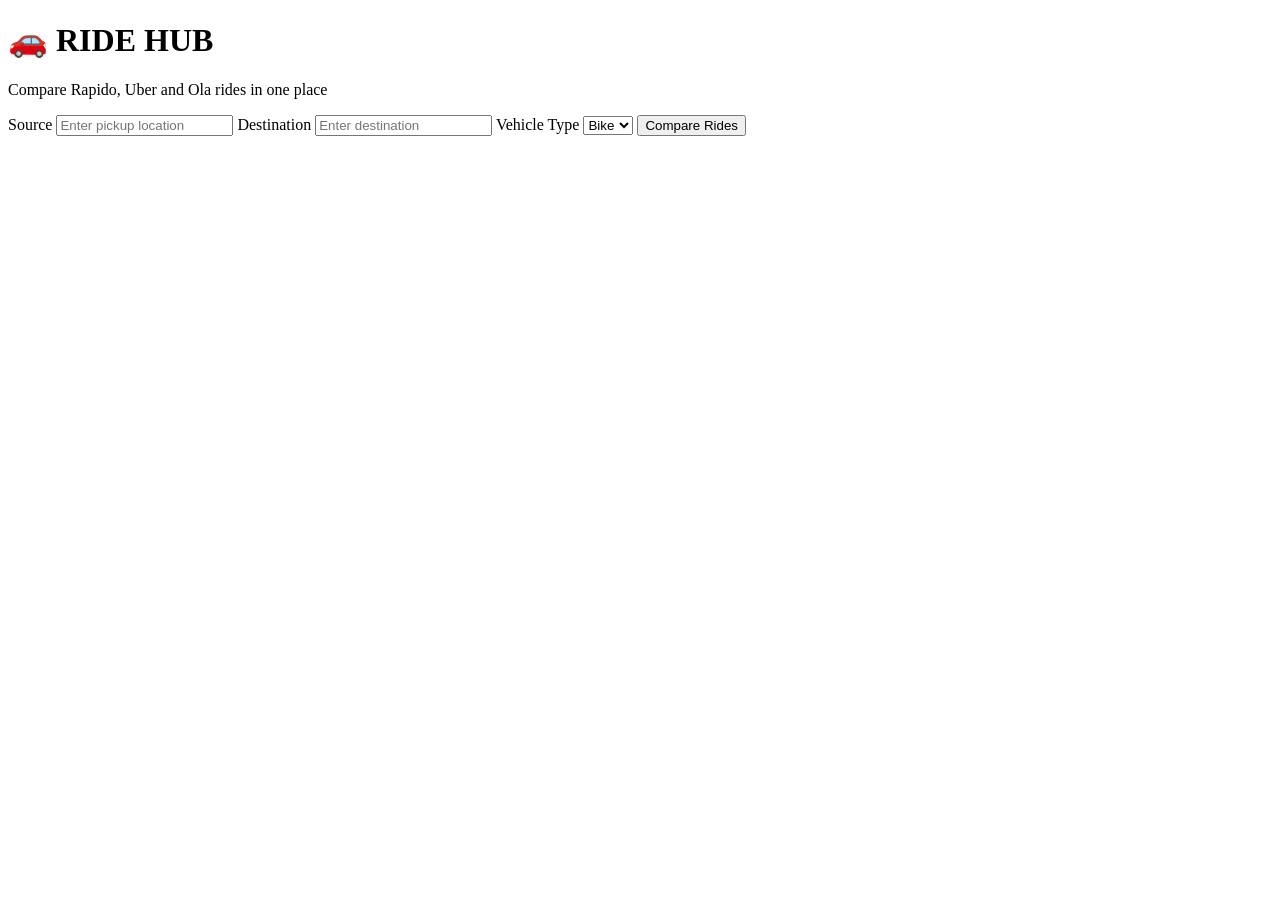
==== templates/index.html @ 584dfdd9 "Mem 1 completed" ====
<!DOCTYPE html>
<html>
<head>
    <title>Ride Hub</title>
    <link rel="stylesheet" href="{{ url_for('static', filename='style.css') }}">
</head>

<body>

    <div class="container">

        <h1>🚗 RIDE HUB</h1>

        <p>Compare Rapido, Uber and Ola rides in one place</p>

        <form action="/compare" method="POST">

            <label>Source</label>
            <input type="text"
                   name="source"
                   placeholder="Enter pickup location"
                   required>

            <label>Destination</label>
            <input type="text"
                   name="destination"
                   placeholder="Enter destination"
                   required>

            <label>Vehicle Type</label>

            <select name="vehicle">
                <option value="Bike">Bike</option>
                <option value="Auto">Auto</option>
                <option value="Car">Car</option>
            </select>

            <button type="submit">
                Compare Rides
            </button>

        </form>

    </div>

</body>
</html>
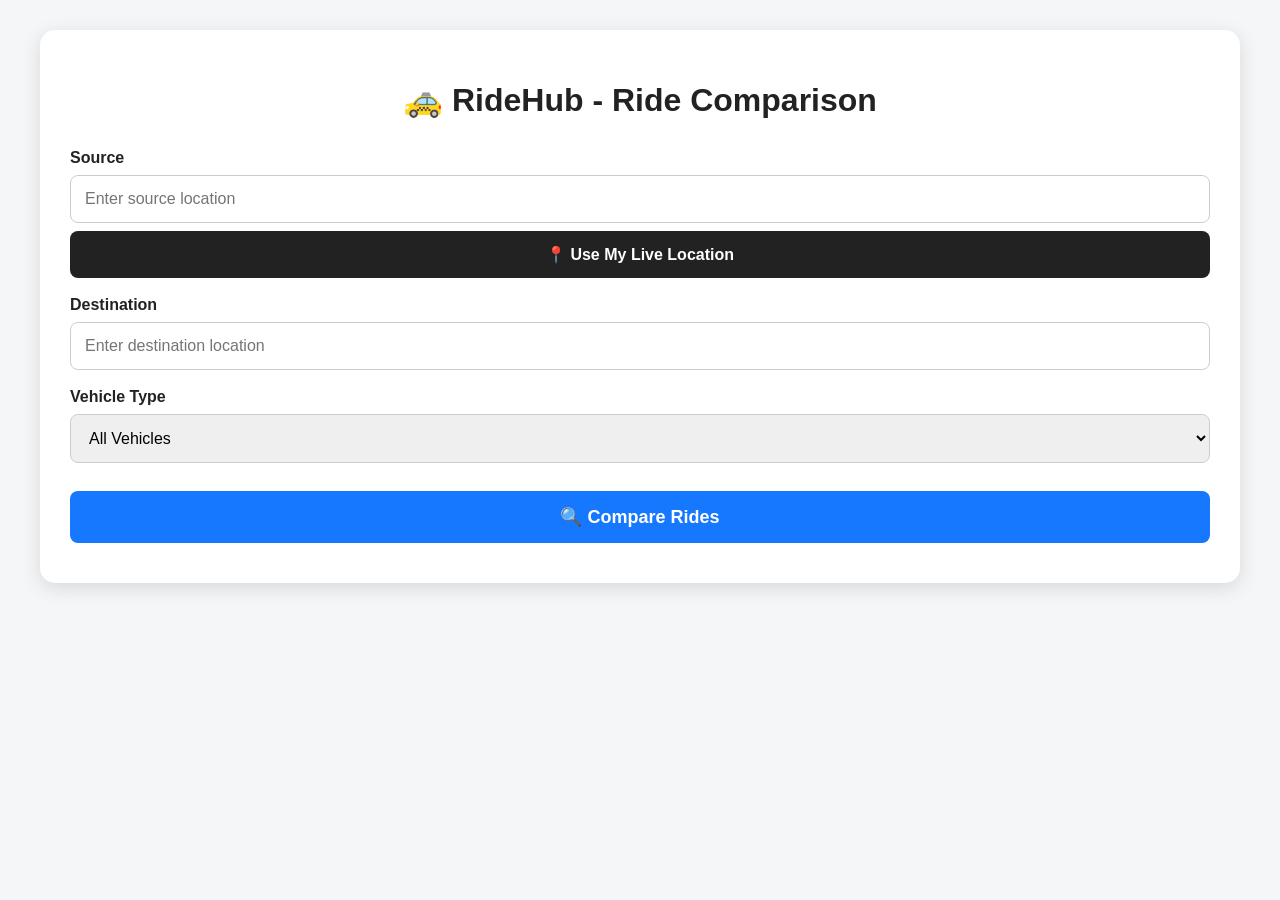
==== commit 688e7cfd: "Added Ride Hub project" ====
--- a/templates/index.html
+++ b/templates/index.html
@@ -1,47 +1,1785 @@
+
 <!DOCTYPE html>
-<html>
+<html lang="en">
+
 <head>
-    <title>Ride Hub</title>
-    <link rel="stylesheet" href="{{ url_for('static', filename='style.css') }}">
+
+    <meta charset="UTF-8">
+
+    <meta name="viewport"
+          content="width=device-width, initial-scale=1.0">
+
+    <title>RideHub - Ride Comparison</title>
+
+    <style>
+
+        * {
+            box-sizing: border-box;
+        }
+
+        body {
+            margin: 0;
+            padding: 0;
+            font-family: Arial, sans-serif;
+            background: #f4f6f8;
+            color: #222;
+        }
+
+        .container {
+            width: 95%;
+            max-width: 1200px;
+            margin: 30px auto;
+            background: white;
+            padding: 30px;
+            border-radius: 15px;
+            box-shadow: 0 5px 20px rgba(0, 0, 0, 0.12);
+        }
+
+        h1 {
+            text-align: center;
+            margin-bottom: 30px;
+            color: #222;
+        }
+
+        .form-group {
+            margin-bottom: 18px;
+        }
+
+        label {
+            display: block;
+            font-weight: bold;
+            margin-bottom: 8px;
+        }
+
+        input,
+        select {
+            width: 100%;
+            padding: 14px;
+            border: 1px solid #ccc;
+            border-radius: 8px;
+            font-size: 16px;
+        }
+
+        input:focus,
+        select:focus {
+            outline: none;
+            border-color: #555;
+        }
+
+        .location-btn {
+            width: 100%;
+            padding: 14px;
+            margin-top: 8px;
+            border: none;
+            border-radius: 8px;
+            background: #222;
+            color: white;
+            font-size: 16px;
+            font-weight: bold;
+            cursor: pointer;
+        }
+
+        .location-btn:hover {
+            background: #444;
+        }
+
+        .compare-btn {
+            width: 100%;
+            padding: 15px;
+            margin-top: 10px;
+            border: none;
+            border-radius: 8px;
+            background: #1677ff;
+            color: white;
+            font-size: 18px;
+            font-weight: bold;
+            cursor: pointer;
+        }
+
+        .compare-btn:hover {
+            background: #095ec9;
+        }
+
+        #message {
+            margin-top: 10px;
+            text-align: center;
+            font-size: 14px;
+            color: #555;
+        }
+
+        .summary {
+            display: grid;
+            grid-template-columns: repeat(4, 1fr);
+            gap: 15px;
+            margin-top: 30px;
+        }
+
+        .summary-card {
+            padding: 20px;
+            border-radius: 10px;
+            background: #f1f3f5;
+            text-align: center;
+        }
+
+        .summary-card h3 {
+            margin-top: 0;
+            font-size: 16px;
+        }
+
+        .summary-card p {
+            font-size: 17px;
+            font-weight: bold;
+        }
+
+        .section {
+            margin-top: 35px;
+        }
+
+        .section h2 {
+            margin-bottom: 15px;
+        }
+
+        .table-container {
+            width: 100%;
+            overflow-x: auto;
+        }
+
+        table {
+            width: 100%;
+            border-collapse: collapse;
+            min-width: 750px;
+        }
+
+        th,
+        td {
+            border: 1px solid #ddd;
+            padding: 12px;
+            text-align: center;
+        }
+
+        th {
+            background: #222;
+            color: white;
+        }
+
+        tr:nth-child(even) {
+            background: #f8f9fa;
+        }
+
+        .suggestion {
+            margin-top: 30px;
+            padding: 22px;
+            background: #eef6ff;
+            border-left: 5px solid #1677ff;
+            border-radius: 8px;
+        }
+
+        .suggestion h2 {
+            margin-top: 0;
+        }
+
+        .hidden {
+            display: none;
+        }
+
+        .loading {
+            opacity: 0.6;
+            pointer-events: none;
+        }
+
+        .best-option {
+            margin-top: 15px;
+            padding: 15px;
+            background: #f1f8ff;
+            border-radius: 8px;
+            font-size: 16px;
+        }
+
+        @media (max-width: 800px) {
+
+            .container {
+                width: 96%;
+                padding: 20px;
+            }
+
+            .summary {
+                grid-template-columns: repeat(2, 1fr);
+            }
+        }
+
+        @media (max-width: 500px) {
+
+            .summary {
+                grid-template-columns: 1fr;
+            }
+
+            h1 {
+                font-size: 24px;
+            }
+        }
+
+    </style>
+
 </head>
 
 <body>
 
     <div class="container">
 
-        <h1>🚗 RIDE HUB</h1>
-
-        <p>Compare Rapido, Uber and Ola rides in one place</p>
-
-        <form action="/compare" method="POST">
-
-            <label>Source</label>
-            <input type="text"
-                   name="source"
-                   placeholder="Enter pickup location"
-                   required>
-
-            <label>Destination</label>
-            <input type="text"
-                   name="destination"
-                   placeholder="Enter destination"
-                   required>
-
-            <label>Vehicle Type</label>
-
-            <select name="vehicle">
-                <option value="Bike">Bike</option>
-                <option value="Auto">Auto</option>
-                <option value="Car">Car</option>
+        <h1>🚕 RideHub - Ride Comparison</h1>
+
+        <div class="form-group">
+
+            <label for="source">Source</label>
+
+            <input
+                type="text"
+                id="source"
+                placeholder="Enter source location"
+            >
+
+            <button
+                type="button"
+                class="location-btn"
+                id="locationBtn"
+            >
+                📍 Use My Live Location
+            </button>
+
+        </div>
+
+
+        <div class="form-group">
+
+            <label for="destination">
+                Destination
+            </label>
+
+            <input
+                type="text"
+                id="destination"
+                placeholder="Enter destination location"
+            >
+
+        </div>
+
+
+        <div class="form-group">
+
+            <label for="vehicleType">
+                Vehicle Type
+            </label>
+
+            <select id="vehicleType">
+
+                <option value="All">
+                    All Vehicles
+                </option>
+
+                <option value="Bike">
+                    Bike
+                </option>
+
+                <option value="Auto">
+                    Auto
+                </option>
+
+                <option value="Car">
+                    Car
+                </option>
+
             </select>
 
-            <button type="submit">
-                Compare Rides
-            </button>
-
-        </form>
+        </div>
+
+
+        <button
+            type="button"
+            class="compare-btn"
+            id="compareBtn"
+        >
+            🔍 Compare Rides
+        </button>
+
+
+        <div id="message"></div>
+
+
+        <div id="results" class="hidden">
+
+
+            <div class="summary">
+
+
+                <div class="summary-card">
+
+                    <h3>💰 Cheapest</h3>
+
+                    <p id="cheapestResult">
+                        -
+                    </p>
+
+                </div>
+
+
+                <div class="summary-card">
+
+                    <h3>⚡ Fastest</h3>
+
+                    <p id="fastestResult">
+                        -
+                    </p>
+
+                </div>
+
+
+                <div class="summary-card">
+
+                    <h3>⭐ Highest Rating</h3>
+
+                    <p id="ratingResult">
+                        -
+                    </p>
+
+                </div>
+
+
+                <div class="summary-card">
+
+                    <h3>💬 Most Reviews</h3>
+
+                    <p id="reviewsResult">
+                        -
+                    </p>
+
+                </div>
+
+
+            </div>
+
+
+            <div class="section">
+
+                <h2>🚕 Ride Comparison</h2>
+
+                <div class="table-container">
+
+                    <table>
+
+                        <thead>
+
+                            <tr>
+
+                                <th>Platform</th>
+                                <th>Vehicle</th>
+                                <th>Price</th>
+                                <th>Distance</th>
+                                <th>Duration</th>
+                                <th>Rating</th>
+                                <th>Reviews</th>
+
+                            </tr>
+
+                        </thead>
+
+                        <tbody id="rideTableBody"></tbody>
+
+                    </table>
+
+                </div>
+
+            </div>
+
+
+            <div class="section">
+
+                <h2>📊 Platform Comparison</h2>
+
+                <div class="table-container">
+
+                    <table>
+
+                        <thead>
+
+                            <tr>
+
+                                <th>Platform</th>
+                                <th>Average Price</th>
+                                <th>Average Duration</th>
+                                <th>Average Rating</th>
+                                <th>Total Reviews</th>
+                                <th>Ride Score</th>
+
+                            </tr>
+
+                        </thead>
+
+                        <tbody id="platformTableBody"></tbody>
+
+                    </table>
+
+                </div>
+
+            </div>
+
+
+            <div class="suggestion">
+
+                <h2>
+                    💡 Overall Suggestion
+                </h2>
+
+                <p id="overallSuggestion">
+                    Compare rides to see the suggestion.
+                </p>
+
+            </div>
+
+
+        </div>
 
     </div>
+    <script>
+
+    /* =========================
+       GET HTML ELEMENTS
+    ========================= */
+
+    var sourceInput =
+        document.getElementById("source");
+
+    var destinationInput =
+        document.getElementById("destination");
+
+    var vehicleTypeInput =
+        document.getElementById("vehicleType");
+
+    var locationBtn =
+        document.getElementById("locationBtn");
+
+    var compareBtn =
+        document.getElementById("compareBtn");
+
+    var message =
+        document.getElementById("message");
+
+    var results =
+        document.getElementById("results");
+
+    var rideTableBody =
+        document.getElementById("rideTableBody");
+
+    var platformTableBody =
+        document.getElementById("platformTableBody");
+
+    var cheapestResult =
+        document.getElementById("cheapestResult");
+
+    var fastestResult =
+        document.getElementById("fastestResult");
+
+    var ratingResult =
+        document.getElementById("ratingResult");
+
+    var reviewsResult =
+        document.getElementById("reviewsResult");
+
+    var overallSuggestion =
+        document.getElementById("overallSuggestion");
+
+
+    /* =========================
+       LIVE LOCATION
+    ========================= */
+
+    locationBtn.addEventListener(
+        "click",
+        function () {
+
+            message.textContent =
+                "Getting your exact location...";
+
+            if (!navigator.geolocation) {
+
+                message.textContent =
+                    "Geolocation is not supported by this browser.";
+
+                return;
+            }
+
+            locationBtn.disabled = true;
+
+            navigator.geolocation.getCurrentPosition(
+
+                function (position) {
+
+                    var latitude =
+                        position.coords.latitude;
+
+                    var longitude =
+                        position.coords.longitude;
+
+
+                    var url =
+                        "https://nominatim.openstreetmap.org/reverse" +
+                        "?format=jsonv2" +
+                        "&lat=" + latitude +
+                        "&lon=" + longitude +
+                        "&zoom=18" +
+                        "&addressdetails=1";
+
+
+                    fetch(url)
+
+                        .then(function (response) {
+
+                            if (!response.ok) {
+
+                                throw new Error(
+                                    "Address lookup failed"
+                                );
+
+                            }
+
+                            return response.json();
+
+                        })
+
+                        .then(function (data) {
+
+                            var address =
+                                data.address || {};
+
+                            var parts = [];
+
+
+                            if (address.building) {
+
+                                parts.push(
+                                    address.building
+                                );
+
+                            }
+
+
+                            if (address.house_name) {
+
+                                parts.push(
+                                    address.house_name
+                                );
+
+                            }
+
+
+                            if (address.house_number) {
+
+                                parts.push(
+                                    address.house_number
+                                );
+
+                            }
+
+
+                            if (address.road) {
+
+                                parts.push(
+                                    address.road
+                                );
+
+                            }
+
+
+                            if (address.neighbourhood) {
+
+                                parts.push(
+                                    address.neighbourhood
+                                );
+
+                            }
+
+
+                            if (address.suburb) {
+
+                                parts.push(
+                                    address.suburb
+                                );
+
+                            }
+
+
+                            var city =
+                                address.city ||
+                                address.town ||
+                                address.village ||
+                                "Visakhapatnam";
+
+
+                            parts.push(city);
+
+
+                            if (parts.length > 0) {
+
+                                sourceInput.value =
+                                    parts.join(", ");
+
+                            } else {
+
+                                sourceInput.value =
+                                    "Visakhapatnam";
+
+                            }
+
+
+                            message.textContent =
+                                "Exact address detected.";
+
+                        })
+
+                        .catch(function () {
+
+                            sourceInput.value =
+                                "Visakhapatnam (" +
+                                latitude.toFixed(6) +
+                                ", " +
+                                longitude.toFixed(6) +
+                                ")";
+
+
+                            message.textContent =
+                                "Address name unavailable. GPS location detected.";
+
+                        })
+
+                        .finally(function () {
+
+                            locationBtn.disabled = false;
+
+                        });
+
+                },
+
+
+                function (error) {
+
+                    locationBtn.disabled = false;
+
+
+                    if (error.code === 1) {
+
+                        message.textContent =
+                            "Please allow location permission.";
+
+                    }
+
+                    else if (error.code === 2) {
+
+                        message.textContent =
+                            "Unable to detect your location.";
+
+                    }
+
+                    else if (error.code === 3) {
+
+                        message.textContent =
+                            "Location request timed out.";
+
+                    }
+
+                    else {
+
+                        message.textContent =
+                            "Unable to get your location.";
+
+                    }
+
+                },
+
+
+                {
+                    enableHighAccuracy: true,
+                    timeout: 15000,
+                    maximumAge: 0
+                }
+
+            );
+
+        }
+    );
+
+
+    /* =========================
+       RIDE DATA
+    ========================= */
+
+    var rideData = [
+
+        {
+            platform: "Uber",
+            vehicle: "Bike",
+            basePrice: 40,
+            perKm: 9,
+            speed: 35,
+            rating: 4.5,
+            reviews: 1250
+        },
+
+        {
+            platform: "Uber",
+            vehicle: "Auto",
+            basePrice: 60,
+            perKm: 13,
+            speed: 30,
+            rating: 4.4,
+            reviews: 1100
+        },
+
+        {
+            platform: "Uber",
+            vehicle: "Car",
+            basePrice: 100,
+            perKm: 18,
+            speed: 32,
+            rating: 4.6,
+            reviews: 1500
+        },
+
+
+        {
+            platform: "Rapido",
+            vehicle: "Bike",
+            basePrice: 35,
+            perKm: 8,
+            speed: 38,
+            rating: 4.3,
+            reviews: 1350
+        },
+
+        {
+            platform: "Rapido",
+            vehicle: "Auto",
+            basePrice: 55,
+            perKm: 12,
+            speed: 31,
+            rating: 4.2,
+            reviews: 980
+        },
+
+        {
+            platform: "Rapido",
+            vehicle: "Car",
+            basePrice: 95,
+            perKm: 17,
+            speed: 33,
+            rating: 4.4,
+            reviews: 1200
+        },
+
+
+        {
+            platform: "Ola",
+            vehicle: "Bike",
+            basePrice: 38,
+            perKm: 8.5,
+            speed: 36,
+            rating: 4.2,
+            reviews: 1150
+        },
+
+        {
+            platform: "Ola",
+            vehicle: "Auto",
+            basePrice: 58,
+            perKm: 12.5,
+            speed: 29,
+            rating: 4.3,
+            reviews: 1050
+        },
+
+        {
+            platform: "Ola",
+            vehicle: "Car",
+            basePrice: 98,
+            perKm: 17.5,
+            speed: 31,
+            rating: 4.5,
+            reviews: 1400
+        }
+
+    ];
+
+
+    /* =========================
+       DISTANCE CALCULATION
+    ========================= */
+
+    function calculateDistance(
+        source,
+        destination
+    ) {
+
+        var text =
+            (
+                source +
+                " " +
+                destination
+            ).toLowerCase();
+
+
+        if (
+            text.includes("airport") ||
+            text.includes("visakhapatnam airport")
+        ) {
+
+            return 18;
+
+        }
+
+
+        if (text.includes("gajuwaka")) {
+
+            return 12;
+
+        }
+
+
+        if (text.includes("madhurawada")) {
+
+            return 16;
+
+        }
+
+
+        if (text.includes("rushikonda")) {
+
+            return 14;
+
+        }
+
+
+        if (text.includes("anakapalle")) {
+
+            return 28;
+
+        }
+
+
+        if (text.includes("bypass")) {
+
+            return 10;
+
+        }
+
+
+        if (
+            text.includes("beach") ||
+            text.includes("rk beach")
+        ) {
+
+            return 8;
+
+        }
+
+
+        if (
+            text.includes("railway station") ||
+            text.includes("railway")
+        ) {
+
+            return 6;
+
+        }
+
+
+        if (
+            text.includes("bus stand") ||
+            text.includes("rtc complex")
+        ) {
+
+            return 5;
+
+        }
+
+
+        if (text.includes("mvp colony")) {
+
+            return 9;
+
+        }
+
+
+        if (text.includes("dwaraka nagar")) {
+
+            return 6;
+
+        }
+
+
+        if (text.includes("seethammadhara")) {
+
+            return 8;
+
+        }
+
+
+        if (text.includes("nad junction")) {
+
+            return 10;
+
+        }
+
+
+        if (text.includes("kurmannapalem")) {
+
+            return 15;
+
+        }
+
+
+        return 10;
+
+    }
+
+
+    /* =========================
+       RIDE CALCULATION
+    ========================= */
+
+    function calculateRideDetails(
+        ride,
+        distance
+    ) {
+
+        var price =
+            ride.basePrice +
+            (
+                ride.perKm *
+                distance
+            );
+
+
+        var duration =
+            Math.ceil(
+                (
+                    distance /
+                    ride.speed
+                ) * 60
+            );
+
+
+        return {
+
+            platform: ride.platform,
+
+            vehicle: ride.vehicle,
+
+            price: Math.round(price),
+
+            distance: distance,
+
+            duration: duration,
+
+            rating: ride.rating,
+
+            reviews: ride.reviews
+
+        };
+
+    }
+
+
+    /* =========================
+       FILTER RIDES
+    ========================= */
+
+    function getFilteredRides() {
+
+        var selectedVehicle =
+            vehicleTypeInput.value;
+
+
+        if (selectedVehicle === "All") {
+
+            return rideData;
+
+        }
+
+
+        return rideData.filter(
+            function (ride) {
+
+                return ride.vehicle ===
+                    selectedVehicle;
+
+            }
+        );
+
+    }
+    /* =========================
+       RIDE SCORE
+    ========================= */
+
+    function calculateRideScore(
+        ride,
+        allRides
+    ) {
+
+        var prices =
+            allRides.map(
+                function (item) {
+                    return item.price;
+                }
+            );
+
+        var durations =
+            allRides.map(
+                function (item) {
+                    return item.duration;
+                }
+            );
+
+        var ratings =
+            allRides.map(
+                function (item) {
+                    return item.rating;
+                }
+            );
+
+        var reviews =
+            allRides.map(
+                function (item) {
+                    return item.reviews;
+                }
+            );
+
+
+        var minPrice =
+            Math.min.apply(null, prices);
+
+        var maxPrice =
+            Math.max.apply(null, prices);
+
+
+        var minDuration =
+            Math.min.apply(null, durations);
+
+        var maxDuration =
+            Math.max.apply(null, durations);
+
+
+        var minRating =
+            Math.min.apply(null, ratings);
+
+        var maxRating =
+            Math.max.apply(null, ratings);
+
+
+        var minReviews =
+            Math.min.apply(null, reviews);
+
+        var maxReviews =
+            Math.max.apply(null, reviews);
+
+
+        var priceScore = 50;
+
+        if (maxPrice !== minPrice) {
+
+            priceScore =
+                (
+                    (maxPrice - ride.price) /
+                    (maxPrice - minPrice)
+                ) * 100;
+
+        }
+
+
+        var durationScore = 50;
+
+        if (maxDuration !== minDuration) {
+
+            durationScore =
+                (
+                    (maxDuration - ride.duration) /
+                    (maxDuration - minDuration)
+                ) * 100;
+
+        }
+
+
+        var ratingScore = 50;
+
+        if (maxRating !== minRating) {
+
+            ratingScore =
+                (
+                    (ride.rating - minRating) /
+                    (maxRating - minRating)
+                ) * 100;
+
+        }
+
+
+        var reviewScore = 50;
+
+        if (maxReviews !== minReviews) {
+
+            reviewScore =
+                (
+                    (ride.reviews - minReviews) /
+                    (maxReviews - minReviews)
+                ) * 100;
+
+        }
+
+
+        /*
+           Overall weights:
+
+           Price      = 35%
+           Duration   = 25%
+           Rating     = 25%
+           Reviews    = 15%
+        */
+
+        var score =
+            (priceScore * 0.35) +
+            (durationScore * 0.25) +
+            (ratingScore * 0.25) +
+            (reviewScore * 0.15);
+
+
+        return Math.round(score);
+
+    }
+
+
+    /* =========================
+       COMPARE RIDES
+    ========================= */
+
+    compareBtn.addEventListener(
+        "click",
+        function () {
+
+            var source =
+                sourceInput.value.trim();
+
+            var destination =
+                destinationInput.value.trim();
+
+
+            if (!source) {
+
+                message.textContent =
+                    "Please enter a source.";
+
+                sourceInput.focus();
+
+                return;
+
+            }
+
+
+            if (!destination) {
+
+                message.textContent =
+                    "Please enter a destination.";
+
+                destinationInput.focus();
+
+                return;
+
+            }
+
+
+            if (
+                source.toLowerCase() ===
+                destination.toLowerCase()
+            ) {
+
+                message.textContent =
+                    "Source and destination cannot be the same.";
+
+                return;
+
+            }
+
+
+            message.textContent =
+                "Comparing Uber, Rapido and Ola...";
+
+
+            compareBtn.disabled = true;
+
+
+            var distance =
+                calculateDistance(
+                    source,
+                    destination
+                );
+
+
+            var filteredRides =
+                getFilteredRides();
+
+
+            var rides =
+                filteredRides.map(
+                    function (ride) {
+
+                        return calculateRideDetails(
+                            ride,
+                            distance
+                        );
+
+                    }
+                );
+
+
+            if (rides.length === 0) {
+
+                message.textContent =
+                    "No rides available.";
+
+                compareBtn.disabled = false;
+
+                return;
+
+            }
+
+
+            displayRideComparison(rides);
+
+            displaySummary(rides);
+
+            displayPlatformComparison(rides);
+
+            displayOverallSuggestion(rides);
+
+
+            results.classList.remove("hidden");
+
+
+            message.textContent =
+                "Ride comparison completed.";
+
+
+            compareBtn.disabled = false;
+
+        }
+    );
+
+
+    /* =========================
+       DISPLAY RIDE TABLE
+    ========================= */
+
+    function displayRideComparison(
+        rides
+    ) {
+
+        rideTableBody.innerHTML = "";
+
+
+        rides.forEach(
+            function (ride) {
+
+                var row =
+                    document.createElement("tr");
+
+
+                row.innerHTML =
+
+                    "<td>" +
+                    ride.platform +
+                    "</td>" +
+
+                    "<td>" +
+                    ride.vehicle +
+                    "</td>" +
+
+                    "<td>₹" +
+                    ride.price +
+                    "</td>" +
+
+                    "<td>" +
+                    ride.distance +
+                    " km</td>" +
+
+                    "<td>" +
+                    ride.duration +
+                    " min</td>" +
+
+                    "<td>⭐ " +
+                    ride.rating.toFixed(1) +
+                    "</td>" +
+
+                    "<td>" +
+                    ride.reviews.toLocaleString() +
+                    "</td>";
+
+
+                rideTableBody.appendChild(row);
+
+            }
+        );
+
+    }
+
+
+    /* =========================
+       DISPLAY SUMMARY
+    ========================= */
+
+    function displaySummary(
+        rides
+    ) {
+
+        var cheapest =
+            rides.reduce(
+                function (a, b) {
+
+                    return a.price <
+                        b.price ? a : b;
+
+                }
+            );
+
+
+        var fastest =
+            rides.reduce(
+                function (a, b) {
+
+                    return a.duration <
+                        b.duration ? a : b;
+
+                }
+            );
+
+
+        var highestRating =
+            rides.reduce(
+                function (a, b) {
+
+                    return a.rating >
+                        b.rating ? a : b;
+
+                }
+            );
+
+
+        var mostReviews =
+            rides.reduce(
+                function (a, b) {
+
+                    return a.reviews >
+                        b.reviews ? a : b;
+
+                }
+            );
+
+
+        cheapestResult.textContent =
+            cheapest.platform +
+            " " +
+            cheapest.vehicle +
+            " - ₹" +
+            cheapest.price;
+
+
+        fastestResult.textContent =
+            fastest.platform +
+            " " +
+            fastest.vehicle +
+            " - " +
+            fastest.duration +
+            " min";
+
+
+        ratingResult.textContent =
+            highestRating.platform +
+            " " +
+            highestRating.vehicle +
+            " - ⭐ " +
+            highestRating.rating.toFixed(1);
+
+
+        reviewsResult.textContent =
+            mostReviews.platform +
+            " " +
+            mostReviews.vehicle +
+            " - " +
+            mostReviews.reviews.toLocaleString();
+
+    }
+
+
+    /* =========================
+       PLATFORM COMPARISON
+    ========================= */
+
+    function displayPlatformComparison(
+        rides
+    ) {
+
+        platformTableBody.innerHTML = "";
+
+
+        var platforms = [
+            "Uber",
+            "Rapido",
+            "Ola"
+        ];
+
+
+        platforms.forEach(
+            function (platform) {
+
+                var platformRides =
+                    rides.filter(
+                        function (ride) {
+
+                            return ride.platform ===
+                                platform;
+
+                        }
+                    );
+
+
+                if (platformRides.length === 0) {
+                    return;
+                }
+
+
+                var totalPrice = 0;
+
+                var totalDuration = 0;
+
+                var totalRating = 0;
+
+                var totalReviews = 0;
+
+
+                platformRides.forEach(
+                    function (ride) {
+
+                        totalPrice +=
+                            ride.price;
+
+                        totalDuration +=
+                            ride.duration;
+
+                        totalRating +=
+                            ride.rating;
+
+                        totalReviews +=
+                            ride.reviews;
+
+                    }
+                );
+
+
+                var averagePrice =
+                    totalPrice /
+                    platformRides.length;
+
+
+                var averageDuration =
+                    totalDuration /
+                    platformRides.length;
+
+
+                var averageRating =
+                    totalRating /
+                    platformRides.length;
+
+
+                /*
+                   Platform score is calculated
+                   from the platform's average
+                   values.
+                */
+
+                var platformAverageRide = {
+
+                    price: averagePrice,
+
+                    duration: averageDuration,
+
+                    rating: averageRating,
+
+                    reviews: totalReviews
+
+                };
+
+
+                var score =
+                    calculateRideScore(
+                        platformAverageRide,
+                        rides
+                    );
+
+
+                var row =
+                    document.createElement("tr");
+
+
+                row.innerHTML =
+
+                    "<td>" +
+                    platform +
+                    "</td>" +
+
+                    "<td>₹" +
+                    Math.round(
+                        averagePrice
+                    ) +
+                    "</td>" +
+
+                    "<td>" +
+                    Math.round(
+                        averageDuration
+                    ) +
+                    " min</td>" +
+
+                    "<td>⭐ " +
+                    averageRating.toFixed(1) +
+                    "</td>" +
+
+                    "<td>" +
+                    totalReviews.toLocaleString() +
+                    "</td>" +
+
+                    "<td>" +
+                    score +
+                    "</td>";
+
+
+                platformTableBody.appendChild(
+                    row
+                );
+
+            }
+        );
+
+    }
+
+
+    /* =========================
+       OVERALL SUGGESTION
+    ========================= */
+
+    function displayOverallSuggestion(
+        rides
+    ) {
+
+        /*
+           IMPORTANT:
+
+           We score EVERY individual ride.
+
+           Example:
+
+           Uber Bike
+           Uber Auto
+           Uber Car
+
+           Rapido Bike
+           Rapido Auto
+           Rapido Car
+
+           Ola Bike
+           Ola Auto
+           Ola Car
+
+           The highest scoring individual
+           ride becomes the final suggestion.
+        */
+
+
+        var scoredRides =
+            rides.map(
+                function (ride) {
+
+                    return {
+
+                        ride: ride,
+
+                        score:
+                            calculateRideScore(
+                                ride,
+                                rides
+                            )
+
+                    };
+
+                }
+            );
+
+
+        /*
+           Sort from highest score
+           to lowest score.
+        */
+
+        scoredRides.sort(
+            function (a, b) {
+
+                return b.score -
+                    a.score;
+
+            }
+        );
+
+
+        /*
+           The FIRST ride is the
+           overall best option.
+        */
+
+        var bestRide =
+            scoredRides[0];
+
+
+        var cheapest =
+            rides.reduce(
+                function (a, b) {
+
+                    return a.price <
+                        b.price ? a : b;
+
+                }
+            );
+
+
+        var fastest =
+            rides.reduce(
+                function (a, b) {
+
+                    return a.duration <
+                        b.duration ? a : b;
+
+                }
+            );
+
+
+        var highestRated =
+            rides.reduce(
+                function (a, b) {
+
+                    return a.rating >
+                        b.rating ? a : b;
+
+                }
+            );
+
+
+        var mostReviewed =
+            rides.reduce(
+                function (a, b) {
+
+                    return a.reviews >
+                        b.reviews ? a : b;
+
+                }
+            );
+
+
+        /*
+           Show the final recommendation.
+        */
+
+        overallSuggestion.innerHTML =
+
+            "<strong>🏆 Overall Best Option:</strong> " +
+
+            bestRide.ride.platform +
+            " " +
+            bestRide.ride.vehicle +
+
+            " — Ride Score: " +
+            bestRide.score +
+
+            "<br><br>" +
+
+            "<strong>💰 Price:</strong> ₹" +
+            bestRide.ride.price +
+
+            "<br>" +
+
+            "<strong>⚡ Duration:</strong> " +
+            bestRide.ride.duration +
+            " minutes" +
+
+            "<br>" +
+
+            "<strong>⭐ Rating:</strong> " +
+            bestRide.ride.rating.toFixed(1) +
+
+            "<br>" +
+
+            "<strong>💬 Reviews:</strong> " +
+            bestRide.ride.reviews.toLocaleString() +
+
+            "<br><br>" +
+
+            "<strong>Other Comparisons:</strong>" +
+
+            "<br><br>" +
+
+            "💰 <strong>Cheapest:</strong> " +
+            cheapest.platform +
+            " " +
+            cheapest.vehicle +
+            " — ₹" +
+            cheapest.price +
+
+            "<br>" +
+
+            "⚡ <strong>Fastest:</strong> " +
+            fastest.platform +
+            " " +
+            fastest.vehicle +
+            " — " +
+            fastest.duration +
+            " minutes" +
+
+            "<br>" +
+
+            "⭐ <strong>Highest Rated:</strong> " +
+            highestRated.platform +
+            " " +
+            highestRated.vehicle +
+            " — ⭐ " +
+            highestRated.rating.toFixed(1) +
+
+            "<br>" +
+
+            "💬 <strong>Most Reviewed:</strong> " +
+            mostReviewed.platform +
+            " " +
+            mostReviewed.vehicle +
+            " — " +
+            mostReviewed.reviews.toLocaleString() +
+
+            "<br><br>" +
+
+            "<strong>💡 Final Suggestion:</strong> " +
+
+            bestRide.ride.platform +
+            " " +
+            bestRide.ride.vehicle +
+
+            " is the overall recommended option based on " +
+            "price, duration, rating and reviews.";
+
+
+    }
+
+
+</script>
+
 
 </body>
+
 </html>
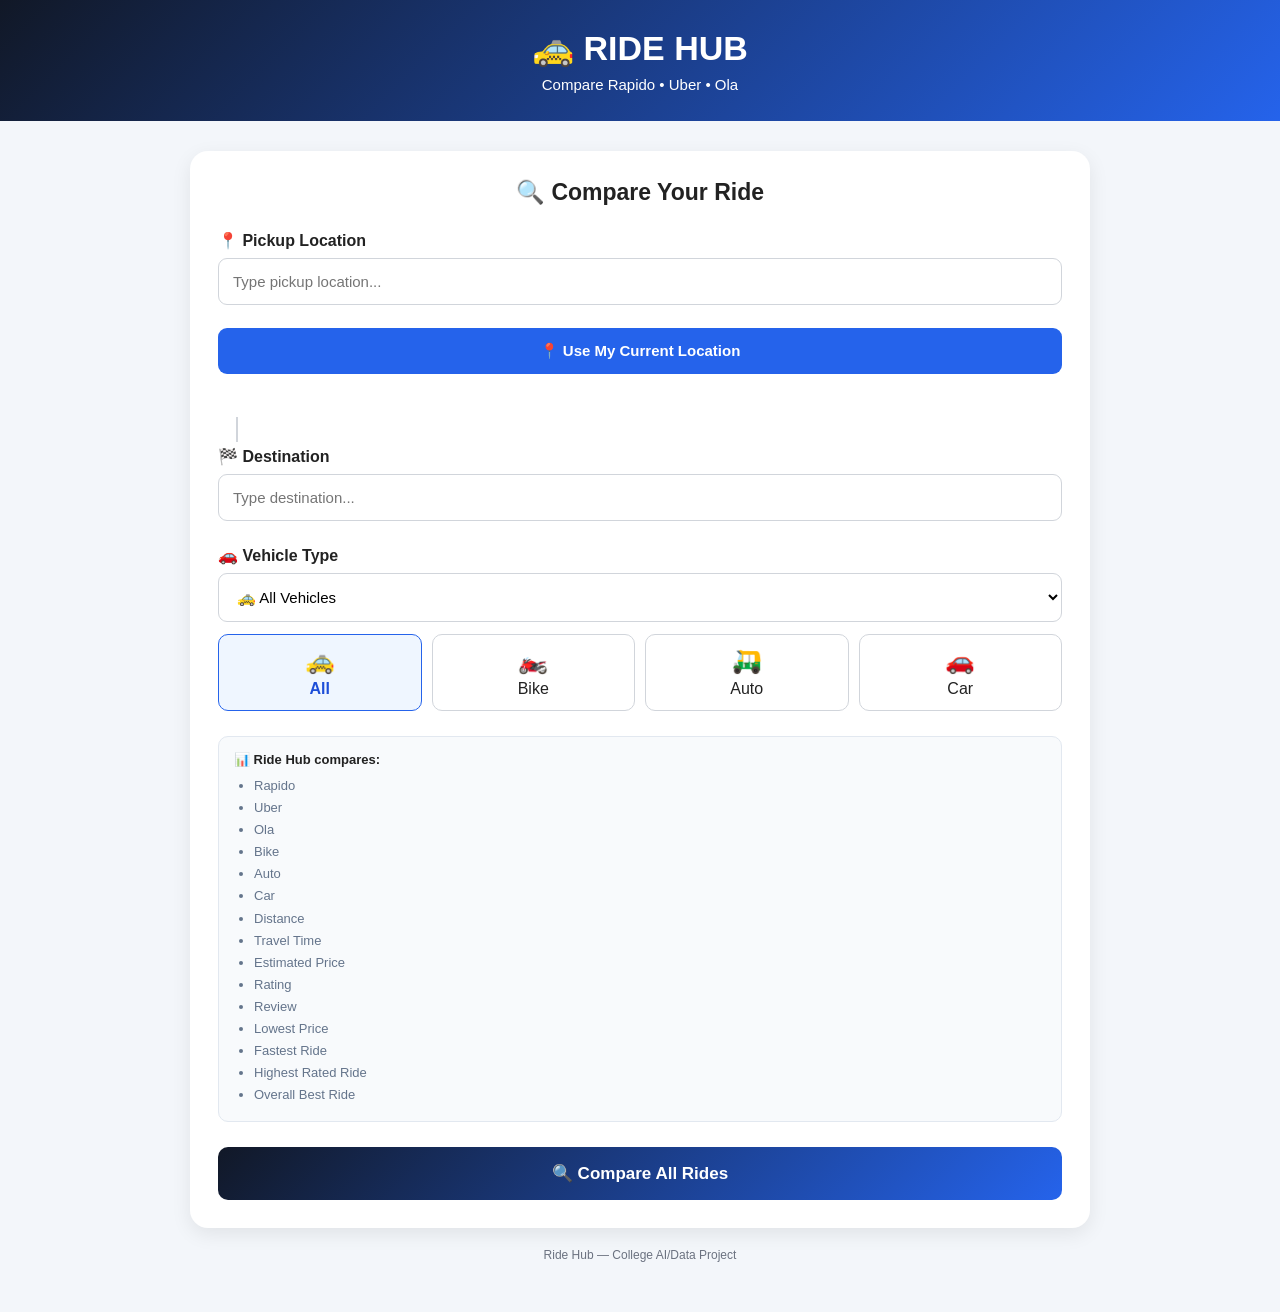
==== commit 58a62ec8: "Add Ride Hub project" ====
--- a/templates/index.html
+++ b/templates/index.html
@@ -4,1782 +4,1415 @@
 
 <head>
 
-    <meta charset="UTF-8">
-
-    <meta name="viewport"
-          content="width=device-width, initial-scale=1.0">
-
-    <title>RideHub - Ride Comparison</title>
-
-    <style>
-
-        * {
-            box-sizing: border-box;
-        }
-
-        body {
-            margin: 0;
-            padding: 0;
-            font-family: Arial, sans-serif;
-            background: #f4f6f8;
-            color: #222;
-        }
-
-        .container {
-            width: 95%;
-            max-width: 1200px;
-            margin: 30px auto;
-            background: white;
-            padding: 30px;
-            border-radius: 15px;
-            box-shadow: 0 5px 20px rgba(0, 0, 0, 0.12);
-        }
-
-        h1 {
-            text-align: center;
-            margin-bottom: 30px;
-            color: #222;
-        }
-
-        .form-group {
-            margin-bottom: 18px;
-        }
-
-        label {
-            display: block;
-            font-weight: bold;
-            margin-bottom: 8px;
-        }
-
-        input,
-        select {
-            width: 100%;
-            padding: 14px;
-            border: 1px solid #ccc;
-            border-radius: 8px;
-            font-size: 16px;
-        }
-
-        input:focus,
-        select:focus {
-            outline: none;
-            border-color: #555;
-        }
-
-        .location-btn {
-            width: 100%;
-            padding: 14px;
-            margin-top: 8px;
-            border: none;
-            border-radius: 8px;
-            background: #222;
-            color: white;
-            font-size: 16px;
-            font-weight: bold;
-            cursor: pointer;
-        }
-
-        .location-btn:hover {
-            background: #444;
-        }
-
-        .compare-btn {
-            width: 100%;
-            padding: 15px;
-            margin-top: 10px;
-            border: none;
-            border-radius: 8px;
-            background: #1677ff;
-            color: white;
-            font-size: 18px;
-            font-weight: bold;
-            cursor: pointer;
-        }
-
-        .compare-btn:hover {
-            background: #095ec9;
-        }
-
-        #message {
-            margin-top: 10px;
-            text-align: center;
-            font-size: 14px;
-            color: #555;
-        }
-
-        .summary {
-            display: grid;
-            grid-template-columns: repeat(4, 1fr);
-            gap: 15px;
-            margin-top: 30px;
-        }
-
-        .summary-card {
-            padding: 20px;
-            border-radius: 10px;
-            background: #f1f3f5;
-            text-align: center;
-        }
-
-        .summary-card h3 {
-            margin-top: 0;
-            font-size: 16px;
-        }
-
-        .summary-card p {
-            font-size: 17px;
-            font-weight: bold;
-        }
-
-        .section {
-            margin-top: 35px;
-        }
-
-        .section h2 {
-            margin-bottom: 15px;
-        }
-
-        .table-container {
-            width: 100%;
-            overflow-x: auto;
-        }
-
-        table {
-            width: 100%;
-            border-collapse: collapse;
-            min-width: 750px;
-        }
-
-        th,
-        td {
-            border: 1px solid #ddd;
-            padding: 12px;
-            text-align: center;
-        }
-
-        th {
-            background: #222;
-            color: white;
-        }
-
-        tr:nth-child(even) {
-            background: #f8f9fa;
-        }
-
-        .suggestion {
-            margin-top: 30px;
-            padding: 22px;
-            background: #eef6ff;
-            border-left: 5px solid #1677ff;
-            border-radius: 8px;
-        }
-
-        .suggestion h2 {
-            margin-top: 0;
-        }
-
-        .hidden {
-            display: none;
-        }
-
-        .loading {
-            opacity: 0.6;
-            pointer-events: none;
-        }
-
-        .best-option {
-            margin-top: 15px;
-            padding: 15px;
-            background: #f1f8ff;
-            border-radius: 8px;
-            font-size: 16px;
-        }
-
-        @media (max-width: 800px) {
-
-            .container {
-                width: 96%;
-                padding: 20px;
-            }
-
-            .summary {
-                grid-template-columns: repeat(2, 1fr);
-            }
-        }
-
-        @media (max-width: 500px) {
-
-            .summary {
-                grid-template-columns: 1fr;
-            }
-
-            h1 {
-                font-size: 24px;
-            }
-        }
-
-    </style>
+<meta charset="UTF-8">
+
+<meta name="viewport"
+      content="width=device-width, initial-scale=1.0">
+
+<title>Ride Hub</title>
+
+<style>
+
+* {
+    box-sizing: border-box;
+}
+
+body {
+    margin: 0;
+    padding: 0;
+    font-family: Arial, sans-serif;
+    background: #f3f6fa;
+    color: #222;
+}
+
+/* HEADER */
+
+.header {
+    background: linear-gradient(
+        135deg,
+        #111827,
+        #2563eb
+    );
+
+    color: white;
+    text-align: center;
+    padding: 28px 15px;
+}
+
+.header h1 {
+    margin: 0;
+    font-size: 34px;
+}
+
+.header p {
+    margin: 8px 0 0;
+    font-size: 15px;
+}
+
+/* MAIN */
+
+.container {
+    width: 94%;
+    max-width: 900px;
+    margin: 30px auto 50px;
+}
+
+.card {
+    background: white;
+    border-radius: 18px;
+    padding: 28px;
+
+    box-shadow:
+        0 6px 20px rgba(0,0,0,0.08);
+}
+
+.title {
+    text-align: center;
+    font-size: 23px;
+    font-weight: bold;
+    margin-bottom: 25px;
+}
+
+/* LABEL */
+
+label {
+    display: block;
+    font-weight: bold;
+    margin-bottom: 8px;
+}
+
+/* LOCATION */
+
+.location-box {
+    position: relative;
+    margin-bottom: 15px;
+}
+
+.location-input {
+    width: 100%;
+    padding: 14px;
+
+    border: 1px solid #d1d5db;
+    border-radius: 9px;
+
+    font-size: 15px;
+    outline: none;
+}
+
+.location-input:focus {
+    border-color: #2563eb;
+
+    box-shadow:
+        0 0 0 3px rgba(
+            37,
+            99,
+            235,
+            0.12
+        );
+}
+
+/* SUGGESTIONS */
+
+.suggestions {
+    position: absolute;
+
+    left: 0;
+    right: 0;
+    top: 100%;
+
+    background: white;
+
+    border: 1px solid #d1d5db;
+    border-radius: 9px;
+
+    box-shadow:
+        0 6px 15px rgba(0,0,0,0.12);
+
+    z-index: 1000;
+
+    display: none;
+
+    max-height: 280px;
+    overflow-y: auto;
+}
+
+.suggestion {
+    padding: 13px;
+
+    border-bottom:
+        1px solid #eeeeee;
+
+    cursor: pointer;
+
+    font-size: 14px;
+}
+
+.suggestion:hover {
+    background: #eff6ff;
+}
+
+.suggestion:last-child {
+    border-bottom: none;
+}
+
+/* CURRENT LOCATION */
+
+.current-location {
+    width: 100%;
+
+    padding: 14px;
+
+    border: none;
+    border-radius: 9px;
+
+    background: #2563eb;
+    color: white;
+
+    font-size: 15px;
+    font-weight: bold;
+
+    cursor: pointer;
+
+    margin: 8px 0;
+}
+
+.current-location:hover {
+    background: #1d4ed8;
+}
+
+.current-location:disabled {
+    background: #93c5fd;
+    cursor: not-allowed;
+}
+
+/* STATUS */
+
+.location-status {
+    text-align: center;
+
+    min-height: 22px;
+
+    margin: 5px 0 18px;
+
+    font-size: 13px;
+}
+
+.success {
+    color: #15803d;
+    font-weight: bold;
+}
+
+.error {
+    color: #dc2626;
+    font-weight: bold;
+}
+
+/* ROUTE LINE */
+
+.route-line {
+    width: 2px;
+    height: 25px;
+
+    background: #d1d5db;
+
+    margin-left: 18px;
+    margin-top: -10px;
+    margin-bottom: 5px;
+}
+
+/* VEHICLE */
+
+.vehicle-section {
+    margin-top: 25px;
+}
+
+.vehicle-select {
+    width: 100%;
+
+    padding: 14px;
+
+    border: 1px solid #d1d5db;
+    border-radius: 9px;
+
+    font-size: 15px;
+    background: white;
+}
+
+/* VEHICLE CARDS */
+
+.vehicle-cards {
+    display: grid;
+
+    grid-template-columns:
+        repeat(4, 1fr);
+
+    gap: 10px;
+
+    margin-top: 12px;
+}
+
+.vehicle-card {
+    padding: 12px 5px;
+
+    text-align: center;
+
+    border: 1px solid #d1d5db;
+
+    border-radius: 10px;
+
+    cursor: pointer;
+
+    background: white;
+}
+
+.vehicle-card:hover {
+    border-color: #2563eb;
+}
+
+.vehicle-card.active {
+    background: #eff6ff;
+
+    border-color: #2563eb;
+
+    color: #1d4ed8;
+
+    font-weight: bold;
+}
+
+.vehicle-icon {
+    display: block;
+
+    font-size: 24px;
+
+    margin-bottom: 5px;
+}
+
+/* INFORMATION */
+
+.info {
+    margin-top: 25px;
+
+    background: #f8fafc;
+
+    border: 1px solid #e2e8f0;
+
+    border-radius: 10px;
+
+    padding: 15px;
+
+    font-size: 13px;
+}
+
+.info strong {
+    display: block;
+    margin-bottom: 8px;
+}
+
+.info ul {
+    margin: 0;
+    padding-left: 20px;
+
+    line-height: 1.7;
+
+    color: #64748b;
+}
+
+/* COMPARE */
+
+.compare-button {
+    width: 100%;
+
+    margin-top: 25px;
+
+    padding: 16px;
+
+    border: none;
+    border-radius: 10px;
+
+    background: linear-gradient(
+        135deg,
+        #111827,
+        #2563eb
+    );
+
+    color: white;
+
+    font-size: 17px;
+    font-weight: bold;
+
+    cursor: pointer;
+}
+
+.compare-button:hover {
+    opacity: 0.95;
+}
+
+.compare-button:disabled {
+    opacity: 0.6;
+    cursor: not-allowed;
+}
+
+/* LOADING */
+
+.loading {
+    display: none;
+
+    text-align: center;
+
+    color: #2563eb;
+
+    font-weight: bold;
+
+    margin-top: 12px;
+}
+
+/* FOOTER */
+
+.footer {
+    text-align: center;
+
+    margin-top: 20px;
+
+    color: #6b7280;
+
+    font-size: 12px;
+}
+
+/* MOBILE */
+
+@media (max-width: 600px) {
+
+    .header h1 {
+        font-size: 28px;
+    }
+
+    .card {
+        padding: 20px;
+    }
+
+    .vehicle-cards {
+        grid-template-columns:
+            repeat(2, 1fr);
+    }
+}
+
+</style>
 
 </head>
 
 <body>
 
-    <div class="container">
-
-        <h1>🚕 RideHub - Ride Comparison</h1>
-
-        <div class="form-group">
-
-            <label for="source">Source</label>
-
-            <input
-                type="text"
-                id="source"
-                placeholder="Enter source location"
-            >
-
-            <button
-                type="button"
-                class="location-btn"
-                id="locationBtn"
-            >
-                📍 Use My Live Location
-            </button>
-
-        </div>
-
-
-        <div class="form-group">
-
-            <label for="destination">
-                Destination
-            </label>
-
-            <input
-                type="text"
-                id="destination"
-                placeholder="Enter destination location"
-            >
-
-        </div>
-
-
-        <div class="form-group">
-
-            <label for="vehicleType">
-                Vehicle Type
-            </label>
-
-            <select id="vehicleType">
-
-                <option value="All">
-                    All Vehicles
-                </option>
-
-                <option value="Bike">
-                    Bike
-                </option>
-
-                <option value="Auto">
-                    Auto
-                </option>
-
-                <option value="Car">
-                    Car
-                </option>
-
-            </select>
-
-        </div>
-
-
-        <button
-            type="button"
-            class="compare-btn"
-            id="compareBtn"
-        >
-            🔍 Compare Rides
-        </button>
-
-
-        <div id="message"></div>
-
-
-        <div id="results" class="hidden">
-
-
-            <div class="summary">
-
-
-                <div class="summary-card">
-
-                    <h3>💰 Cheapest</h3>
-
-                    <p id="cheapestResult">
-                        -
-                    </p>
-
-                </div>
-
-
-                <div class="summary-card">
-
-                    <h3>⚡ Fastest</h3>
-
-                    <p id="fastestResult">
-                        -
-                    </p>
-
-                </div>
-
-
-                <div class="summary-card">
-
-                    <h3>⭐ Highest Rating</h3>
-
-                    <p id="ratingResult">
-                        -
-                    </p>
-
-                </div>
-
-
-                <div class="summary-card">
-
-                    <h3>💬 Most Reviews</h3>
-
-                    <p id="reviewsResult">
-                        -
-                    </p>
-
-                </div>
-
-
-            </div>
-
-
-            <div class="section">
-
-                <h2>🚕 Ride Comparison</h2>
-
-                <div class="table-container">
-
-                    <table>
-
-                        <thead>
-
-                            <tr>
-
-                                <th>Platform</th>
-                                <th>Vehicle</th>
-                                <th>Price</th>
-                                <th>Distance</th>
-                                <th>Duration</th>
-                                <th>Rating</th>
-                                <th>Reviews</th>
-
-                            </tr>
-
-                        </thead>
-
-                        <tbody id="rideTableBody"></tbody>
-
-                    </table>
-
-                </div>
-
-            </div>
-
-
-            <div class="section">
-
-                <h2>📊 Platform Comparison</h2>
-
-                <div class="table-container">
-
-                    <table>
-
-                        <thead>
-
-                            <tr>
-
-                                <th>Platform</th>
-                                <th>Average Price</th>
-                                <th>Average Duration</th>
-                                <th>Average Rating</th>
-                                <th>Total Reviews</th>
-                                <th>Ride Score</th>
-
-                            </tr>
-
-                        </thead>
-
-                        <tbody id="platformTableBody"></tbody>
-
-                    </table>
-
-                </div>
-
-            </div>
-
-
-            <div class="suggestion">
-
-                <h2>
-                    💡 Overall Suggestion
-                </h2>
-
-                <p id="overallSuggestion">
-                    Compare rides to see the suggestion.
-                </p>
-
-            </div>
-
-
-        </div>
-
-    </div>
-    <script>
-
-    /* =========================
-       GET HTML ELEMENTS
-    ========================= */
-
-    var sourceInput =
-        document.getElementById("source");
-
-    var destinationInput =
-        document.getElementById("destination");
-
-    var vehicleTypeInput =
-        document.getElementById("vehicleType");
-
-    var locationBtn =
-        document.getElementById("locationBtn");
-
-    var compareBtn =
-        document.getElementById("compareBtn");
-
-    var message =
-        document.getElementById("message");
-
-    var results =
-        document.getElementById("results");
-
-    var rideTableBody =
-        document.getElementById("rideTableBody");
-
-    var platformTableBody =
-        document.getElementById("platformTableBody");
-
-    var cheapestResult =
-        document.getElementById("cheapestResult");
-
-    var fastestResult =
-        document.getElementById("fastestResult");
-
-    var ratingResult =
-        document.getElementById("ratingResult");
-
-    var reviewsResult =
-        document.getElementById("reviewsResult");
-
-    var overallSuggestion =
-        document.getElementById("overallSuggestion");
-
-
-    /* =========================
-       LIVE LOCATION
-    ========================= */
-
-    locationBtn.addEventListener(
-        "click",
-        function () {
-
-            message.textContent =
-                "Getting your exact location...";
-
-            if (!navigator.geolocation) {
-
-                message.textContent =
-                    "Geolocation is not supported by this browser.";
+<div class="header">
+
+    <h1>🚕 RIDE HUB</h1>
+
+    <p>
+        Compare Rapido • Uber • Ola
+    </p>
+
+</div>
+
+
+<div class="container">
+
+<div class="card">
+
+<div class="title">
+    🔍 Compare Your Ride
+</div>
+
+
+<!-- PICKUP -->
+
+<label for="sourceInput">
+    📍 Pickup Location
+</label>
+
+<div class="location-box">
+
+    <input
+        type="text"
+        id="sourceInput"
+        class="location-input"
+        placeholder="Type pickup location..."
+        autocomplete="off"
+    >
+
+    <div
+        id="sourceSuggestions"
+        class="suggestions"
+    ></div>
+
+</div>
+
+
+<!-- HIDDEN PICKUP COORDINATES -->
+
+<input
+    type="hidden"
+    id="source_lat"
+>
+
+<input
+    type="hidden"
+    id="source_lng"
+>
+
+
+<!-- CURRENT LOCATION -->
+
+<button
+    type="button"
+    id="locationButton"
+    class="current-location"
+>
+    📍 Use My Current Location
+</button>
+
+<div
+    id="locationStatus"
+    class="location-status"
+></div>
+
+
+<div class="route-line"></div>
+
+
+<!-- DESTINATION -->
+
+<label for="destinationInput">
+    🏁 Destination
+</label>
+
+<div class="location-box">
+
+    <input
+        type="text"
+        id="destinationInput"
+        class="location-input"
+        placeholder="Type destination..."
+        autocomplete="off"
+    >
+
+    <div
+        id="destinationSuggestions"
+        class="suggestions"
+    ></div>
+
+</div>
+
+
+<!-- HIDDEN DESTINATION COORDINATES -->
+
+<input
+    type="hidden"
+    id="destination_lat"
+>
+
+<input
+    type="hidden"
+    id="destination_lng"
+>
+
+
+<!-- VEHICLE -->
+
+<div class="vehicle-section">
+
+<label>
+    🚗 Vehicle Type
+</label>
+
+<select
+    id="vehicleSelect"
+    class="vehicle-select"
+>
+
+<option value="All">
+    🚕 All Vehicles
+</option>
+
+<option value="Bike">
+    🏍️ Bike
+</option>
+
+<option value="Auto">
+    🛺 Auto
+</option>
+
+<option value="Car">
+    🚗 Car
+</option>
+
+</select>
+
+
+<div class="vehicle-cards">
+
+<div
+    class="vehicle-card active"
+    data-value="All"
+>
+    <span class="vehicle-icon">🚕</span>
+    All
+</div>
+
+
+<div
+    class="vehicle-card"
+    data-value="Bike"
+>
+    <span class="vehicle-icon">🏍️</span>
+    Bike
+</div>
+
+
+<div
+    class="vehicle-card"
+    data-value="Auto"
+>
+    <span class="vehicle-icon">🛺</span>
+    Auto
+</div>
+
+
+<div
+    class="vehicle-card"
+    data-value="Car"
+>
+    <span class="vehicle-icon">🚗</span>
+    Car
+</div>
+
+</div>
+
+</div>
+
+
+<!-- INFORMATION -->
+
+<div class="info">
+
+<strong>
+    📊 Ride Hub compares:
+</strong>
+
+<ul>
+
+<li>Rapido</li>
+
+<li>Uber</li>
+
+<li>Ola</li>
+
+<li>Bike</li>
+
+<li>Auto</li>
+
+<li>Car</li>
+
+<li>Distance</li>
+
+<li>Travel Time</li>
+
+<li>Estimated Price</li>
+
+<li>Rating</li>
+
+<li>Review</li>
+
+<li>Lowest Price</li>
+
+<li>Fastest Ride</li>
+
+<li>Highest Rated Ride</li>
+
+<li>Overall Best Ride</li>
+
+</ul>
+
+</div>
+
+
+<!-- FORM -->
+
+<form
+    id="rideForm"
+    action="/compare"
+    method="POST"
+>
+
+<input
+    type="hidden"
+    name="source"
+    id="form_source"
+>
+
+<input
+    type="hidden"
+    name="destination"
+    id="form_destination"
+>
+
+<input
+    type="hidden"
+    name="source_lat"
+    id="form_source_lat"
+>
+
+<input
+    type="hidden"
+    name="source_lng"
+    id="form_source_lng"
+>
+
+<input
+    type="hidden"
+    name="destination_lat"
+    id="form_destination_lat"
+>
+
+<input
+    type="hidden"
+    name="destination_lng"
+    id="form_destination_lng"
+>
+
+<input
+    type="hidden"
+    name="vehicle"
+    id="form_vehicle"
+    value="All"
+>
+
+
+<button
+    type="submit"
+    id="compareButton"
+    class="compare-button"
+>
+    🔍 Compare All Rides
+</button>
+
+<div
+    id="loading"
+    class="loading"
+>
+    ⏳ Calculating distance, time and ride prices...
+</div>
+
+</form>
+
+</div>
+
+
+<div class="footer">
+    Ride Hub — College AI/Data Project
+</div>
+
+</div>
+
+<script>
+
+/* ==========================================
+   ELEMENTS
+========================================== */
+
+const sourceInput =
+document.getElementById("sourceInput");
+
+const destinationInput =
+document.getElementById("destinationInput");
+
+const sourceSuggestions =
+document.getElementById("sourceSuggestions");
+
+const destinationSuggestions =
+document.getElementById("destinationSuggestions");
+
+const sourceLat =
+document.getElementById("source_lat");
+
+const sourceLng =
+document.getElementById("source_lng");
+
+const destinationLat =
+document.getElementById("destination_lat");
+
+const destinationLng =
+document.getElementById("destination_lng");
+
+const locationButton =
+document.getElementById("locationButton");
+
+const locationStatus =
+document.getElementById("locationStatus");
+
+const vehicleSelect =
+document.getElementById("vehicleSelect");
+
+const form =
+document.getElementById("rideForm");
+
+const compareButton =
+document.getElementById("compareButton");
+
+const loading =
+document.getElementById("loading");
+
+
+/* ==========================================
+   LOCATION SEARCH
+========================================== */
+
+function setupSearch(
+    input,
+    box,
+    latInput,
+    lngInput
+) {
+
+    let timer;
+
+
+    input.addEventListener(
+        "input",
+        function() {
+
+            clearTimeout(timer);
+
+
+            /*
+             * If user changes the text,
+             * old coordinates are removed.
+             */
+
+            latInput.value = "";
+            lngInput.value = "";
+
+
+            const query =
+            input.value.trim();
+
+
+            if(query.length < 3) {
+
+                box.innerHTML = "";
+
+                box.style.display =
+                "none";
 
                 return;
             }
 
-            locationBtn.disabled = true;
-
-            navigator.geolocation.getCurrentPosition(
-
-                function (position) {
-
-                    var latitude =
-                        position.coords.latitude;
-
-                    var longitude =
-                        position.coords.longitude;
-
-
-                    var url =
-                        "https://nominatim.openstreetmap.org/reverse" +
-                        "?format=jsonv2" +
-                        "&lat=" + latitude +
-                        "&lon=" + longitude +
-                        "&zoom=18" +
-                        "&addressdetails=1";
-
-
-                    fetch(url)
-
-                        .then(function (response) {
-
-                            if (!response.ok) {
-
-                                throw new Error(
-                                    "Address lookup failed"
+
+            timer = setTimeout(
+                async function() {
+
+                    try {
+
+                        const response =
+                        await fetch(
+                            "/search_location?q="
+                            +
+                            encodeURIComponent(
+                                query
+                            )
+                        );
+
+
+                        if(!response.ok) {
+                            throw new Error(
+                                "Search failed"
+                            );
+                        }
+
+
+                        const places =
+                        await response.json();
+
+
+                        box.innerHTML = "";
+
+
+                        if(
+                            !Array.isArray(
+                                places
+                            )
+                            ||
+                            places.length === 0
+                        ) {
+
+                            box.style.display =
+                            "none";
+
+                            return;
+                        }
+
+
+                        places.forEach(
+                            function(place) {
+
+                                const item =
+                                document.createElement(
+                                    "div"
                                 );
 
+
+                                item.className =
+                                "suggestion";
+
+
+                                item.textContent =
+                                place.name;
+
+
+                                item.addEventListener(
+                                    "click",
+                                    function() {
+
+                                        input.value =
+                                        place.name;
+
+
+                                        latInput.value =
+                                        place.lat;
+
+
+                                        lngInput.value =
+                                        place.lng;
+
+
+                                        box.style.display =
+                                        "none";
+
+                                        box.innerHTML =
+                                        "";
+
+                                    }
+                                );
+
+
+                                box.appendChild(
+                                    item
+                                );
+
                             }
-
-                            return response.json();
-
-                        })
-
-                        .then(function (data) {
-
-                            var address =
-                                data.address || {};
-
-                            var parts = [];
-
-
-                            if (address.building) {
-
-                                parts.push(
-                                    address.building
-                                );
-
-                            }
-
-
-                            if (address.house_name) {
-
-                                parts.push(
-                                    address.house_name
-                                );
-
-                            }
-
-
-                            if (address.house_number) {
-
-                                parts.push(
-                                    address.house_number
-                                );
-
-                            }
-
-
-                            if (address.road) {
-
-                                parts.push(
-                                    address.road
-                                );
-
-                            }
-
-
-                            if (address.neighbourhood) {
-
-                                parts.push(
-                                    address.neighbourhood
-                                );
-
-                            }
-
-
-                            if (address.suburb) {
-
-                                parts.push(
-                                    address.suburb
-                                );
-
-                            }
-
-
-                            var city =
-                                address.city ||
-                                address.town ||
-                                address.village ||
-                                "Visakhapatnam";
-
-
-                            parts.push(city);
-
-
-                            if (parts.length > 0) {
-
-                                sourceInput.value =
-                                    parts.join(", ");
-
-                            } else {
-
-                                sourceInput.value =
-                                    "Visakhapatnam";
-
-                            }
-
-
-                            message.textContent =
-                                "Exact address detected.";
-
-                        })
-
-                        .catch(function () {
-
-                            sourceInput.value =
-                                "Visakhapatnam (" +
-                                latitude.toFixed(6) +
-                                ", " +
-                                longitude.toFixed(6) +
-                                ")";
-
-
-                            message.textContent =
-                                "Address name unavailable. GPS location detected.";
-
-                        })
-
-                        .finally(function () {
-
-                            locationBtn.disabled = false;
-
-                        });
+                        );
+
+
+                        box.style.display =
+                        "block";
+
+                    }
+                    catch(error) {
+
+                        console.log(
+                            "Search error:",
+                            error
+                        );
+
+                        box.style.display =
+                        "none";
+
+                    }
 
                 },
-
-
-                function (error) {
-
-                    locationBtn.disabled = false;
-
-
-                    if (error.code === 1) {
-
-                        message.textContent =
-                            "Please allow location permission.";
-
-                    }
-
-                    else if (error.code === 2) {
-
-                        message.textContent =
-                            "Unable to detect your location.";
-
-                    }
-
-                    else if (error.code === 3) {
-
-                        message.textContent =
-                            "Location request timed out.";
-
-                    }
-
-                    else {
-
-                        message.textContent =
-                            "Unable to get your location.";
-
-                    }
-
-                },
-
-
-                {
-                    enableHighAccuracy: true,
-                    timeout: 15000,
-                    maximumAge: 0
-                }
-
+                400
             );
 
         }
     );
 
-
-    /* =========================
-       RIDE DATA
-    ========================= */
-
-    var rideData = [
-
-        {
-            platform: "Uber",
-            vehicle: "Bike",
-            basePrice: 40,
-            perKm: 9,
-            speed: 35,
-            rating: 4.5,
-            reviews: 1250
-        },
-
-        {
-            platform: "Uber",
-            vehicle: "Auto",
-            basePrice: 60,
-            perKm: 13,
-            speed: 30,
-            rating: 4.4,
-            reviews: 1100
-        },
-
-        {
-            platform: "Uber",
-            vehicle: "Car",
-            basePrice: 100,
-            perKm: 18,
-            speed: 32,
-            rating: 4.6,
-            reviews: 1500
-        },
-
-
-        {
-            platform: "Rapido",
-            vehicle: "Bike",
-            basePrice: 35,
-            perKm: 8,
-            speed: 38,
-            rating: 4.3,
-            reviews: 1350
-        },
-
-        {
-            platform: "Rapido",
-            vehicle: "Auto",
-            basePrice: 55,
-            perKm: 12,
-            speed: 31,
-            rating: 4.2,
-            reviews: 980
-        },
-
-        {
-            platform: "Rapido",
-            vehicle: "Car",
-            basePrice: 95,
-            perKm: 17,
-            speed: 33,
-            rating: 4.4,
-            reviews: 1200
-        },
-
-
-        {
-            platform: "Ola",
-            vehicle: "Bike",
-            basePrice: 38,
-            perKm: 8.5,
-            speed: 36,
-            rating: 4.2,
-            reviews: 1150
-        },
-
-        {
-            platform: "Ola",
-            vehicle: "Auto",
-            basePrice: 58,
-            perKm: 12.5,
-            speed: 29,
-            rating: 4.3,
-            reviews: 1050
-        },
-
-        {
-            platform: "Ola",
-            vehicle: "Car",
-            basePrice: 98,
-            perKm: 17.5,
-            speed: 31,
-            rating: 4.5,
-            reviews: 1400
+}
+
+
+/* PICKUP SEARCH */
+
+setupSearch(
+    sourceInput,
+    sourceSuggestions,
+    sourceLat,
+    sourceLng
+);
+
+
+/* DESTINATION SEARCH */
+
+setupSearch(
+    destinationInput,
+    destinationSuggestions,
+    destinationLat,
+    destinationLng
+);
+
+
+/* ==========================================
+   CURRENT GPS LOCATION
+========================================== */
+
+locationButton.addEventListener(
+    "click",
+    function() {
+
+
+        if(
+            !navigator.geolocation
+        ) {
+
+            locationStatus.innerText =
+            "❌ GPS is not supported.";
+
+            locationStatus.className =
+            "location-status error";
+
+            return;
         }
 
-    ];
-
-
-    /* =========================
-       DISTANCE CALCULATION
-    ========================= */
-
-    function calculateDistance(
-        source,
-        destination
-    ) {
-
-        var text =
-            (
-                source +
-                " " +
-                destination
-            ).toLowerCase();
-
-
-        if (
-            text.includes("airport") ||
-            text.includes("visakhapatnam airport")
-        ) {
-
-            return 18;
-
-        }
-
-
-        if (text.includes("gajuwaka")) {
-
-            return 12;
-
-        }
-
-
-        if (text.includes("madhurawada")) {
-
-            return 16;
-
-        }
-
-
-        if (text.includes("rushikonda")) {
-
-            return 14;
-
-        }
-
-
-        if (text.includes("anakapalle")) {
-
-            return 28;
-
-        }
-
-
-        if (text.includes("bypass")) {
-
-            return 10;
-
-        }
-
-
-        if (
-            text.includes("beach") ||
-            text.includes("rk beach")
-        ) {
-
-            return 8;
-
-        }
-
-
-        if (
-            text.includes("railway station") ||
-            text.includes("railway")
-        ) {
-
-            return 6;
-
-        }
-
-
-        if (
-            text.includes("bus stand") ||
-            text.includes("rtc complex")
-        ) {
-
-            return 5;
-
-        }
-
-
-        if (text.includes("mvp colony")) {
-
-            return 9;
-
-        }
-
-
-        if (text.includes("dwaraka nagar")) {
-
-            return 6;
-
-        }
-
-
-        if (text.includes("seethammadhara")) {
-
-            return 8;
-
-        }
-
-
-        if (text.includes("nad junction")) {
-
-            return 10;
-
-        }
-
-
-        if (text.includes("kurmannapalem")) {
-
-            return 15;
-
-        }
-
-
-        return 10;
+
+        locationButton.disabled =
+        true;
+
+
+        locationButton.innerText =
+        "📍 Detecting location...";
+
+
+        locationStatus.innerText =
+        "Please allow location permission.";
+
+
+        locationStatus.className =
+        "location-status";
+
+
+        navigator.geolocation.getCurrentPosition(
+
+            async function(position) {
+
+
+                /*
+                 * REAL PHONE GPS
+                 */
+
+                const lat =
+                position.coords.latitude;
+
+                const lng =
+                position.coords.longitude;
+
+
+                /*
+                 * Save GPS internally.
+                 */
+
+                sourceLat.value =
+                lat;
+
+                sourceLng.value =
+                lng;
+
+
+                try {
+
+
+                    /*
+                     * Convert coordinates
+                     * into readable location.
+                     */
+
+                    const response =
+                    await fetch(
+                        "/reverse_location?lat="
+                        +
+                        encodeURIComponent(
+                            lat
+                        )
+                        +
+                        "&lng="
+                        +
+                        encodeURIComponent(
+                            lng
+                        )
+                    );
+
+
+                    const data =
+                    await response.json();
+
+
+                    sourceInput.value =
+                    data.name
+                    ||
+                    "Current Location";
+
+
+                    locationStatus.innerText =
+                    "✅ Current location added as pickup.";
+
+                    locationStatus.className =
+                    "location-status success";
+
+
+                }
+                catch(error) {
+
+
+                    console.log(error);
+
+
+                    sourceInput.value =
+                    "Current Location";
+
+
+                    locationStatus.innerText =
+                    "✅ GPS location detected.";
+
+                    locationStatus.className =
+                    "location-status success";
+
+                }
+
+
+                locationButton.disabled =
+                false;
+
+
+                locationButton.innerText =
+                "✅ Current Location Added";
+
+            },
+
+
+            function(error) {
+
+
+                locationButton.disabled =
+                false;
+
+
+                locationButton.innerText =
+                "📍 Use My Current Location";
+
+
+                if(error.code === 1) {
+
+                    locationStatus.innerText =
+                    "❌ Location permission denied. Allow location access in Chrome.";
+
+                }
+
+                else if(error.code === 2) {
+
+                    locationStatus.innerText =
+                    "❌ Location unavailable. Turn ON phone Location/GPS.";
+
+                }
+
+                else if(error.code === 3) {
+
+                    locationStatus.innerText =
+                    "❌ Location request timed out. Try again.";
+
+                }
+
+                else {
+
+                    locationStatus.innerText =
+                    "❌ Could not detect location.";
+
+                }
+
+
+                locationStatus.className =
+                "location-status error";
+
+            },
+
+
+            {
+                enableHighAccuracy: true,
+                timeout: 30000,
+                maximumAge: 0
+            }
+
+        );
 
     }
-
-
-    /* =========================
-       RIDE CALCULATION
-    ========================= */
-
-    function calculateRideDetails(
-        ride,
-        distance
-    ) {
-
-        var price =
-            ride.basePrice +
-            (
-                ride.perKm *
-                distance
-            );
-
-
-        var duration =
-            Math.ceil(
-                (
-                    distance /
-                    ride.speed
-                ) * 60
-            );
-
-
-        return {
-
-            platform: ride.platform,
-
-            vehicle: ride.vehicle,
-
-            price: Math.round(price),
-
-            distance: distance,
-
-            duration: duration,
-
-            rating: ride.rating,
-
-            reviews: ride.reviews
-
-        };
-
-    }
-
-
-    /* =========================
-       FILTER RIDES
-    ========================= */
-
-    function getFilteredRides() {
-
-        var selectedVehicle =
-            vehicleTypeInput.value;
-
-
-        if (selectedVehicle === "All") {
-
-            return rideData;
-
-        }
-
-
-        return rideData.filter(
-            function (ride) {
-
-                return ride.vehicle ===
-                    selectedVehicle;
+);
+
+
+/* ==========================================
+   VEHICLE DROPDOWN
+========================================== */
+
+vehicleSelect.addEventListener(
+    "change",
+    function() {
+
+        const value =
+        vehicleSelect.value;
+
+
+        document.getElementById(
+            "form_vehicle"
+        ).value = value;
+
+
+        document
+        .querySelectorAll(
+            ".vehicle-card"
+        )
+        .forEach(
+            function(card) {
+
+                if(
+                    card.dataset.value
+                    === value
+                ) {
+
+                    card.classList.add(
+                        "active"
+                    );
+
+                }
+                else {
+
+                    card.classList.remove(
+                        "active"
+                    );
+
+                }
 
             }
         );
 
     }
-    /* =========================
-       RIDE SCORE
-    ========================= */
-
-    function calculateRideScore(
-        ride,
-        allRides
-    ) {
-
-        var prices =
-            allRides.map(
-                function (item) {
-                    return item.price;
-                }
-            );
-
-        var durations =
-            allRides.map(
-                function (item) {
-                    return item.duration;
-                }
-            );
-
-        var ratings =
-            allRides.map(
-                function (item) {
-                    return item.rating;
-                }
-            );
-
-        var reviews =
-            allRides.map(
-                function (item) {
-                    return item.reviews;
-                }
-            );
-
-
-        var minPrice =
-            Math.min.apply(null, prices);
-
-        var maxPrice =
-            Math.max.apply(null, prices);
-
-
-        var minDuration =
-            Math.min.apply(null, durations);
-
-        var maxDuration =
-            Math.max.apply(null, durations);
-
-
-        var minRating =
-            Math.min.apply(null, ratings);
-
-        var maxRating =
-            Math.max.apply(null, ratings);
-
-
-        var minReviews =
-            Math.min.apply(null, reviews);
-
-        var maxReviews =
-            Math.max.apply(null, reviews);
-
-
-        var priceScore = 50;
-
-        if (maxPrice !== minPrice) {
-
-            priceScore =
-                (
-                    (maxPrice - ride.price) /
-                    (maxPrice - minPrice)
-                ) * 100;
-
-        }
-
-
-        var durationScore = 50;
-
-        if (maxDuration !== minDuration) {
-
-            durationScore =
-                (
-                    (maxDuration - ride.duration) /
-                    (maxDuration - minDuration)
-                ) * 100;
-
-        }
-
-
-        var ratingScore = 50;
-
-        if (maxRating !== minRating) {
-
-            ratingScore =
-                (
-                    (ride.rating - minRating) /
-                    (maxRating - minRating)
-                ) * 100;
-
-        }
-
-
-        var reviewScore = 50;
-
-        if (maxReviews !== minReviews) {
-
-            reviewScore =
-                (
-                    (ride.reviews - minReviews) /
-                    (maxReviews - minReviews)
-                ) * 100;
-
-        }
-
-
-        /*
-           Overall weights:
-
-           Price      = 35%
-           Duration   = 25%
-           Rating     = 25%
-           Reviews    = 15%
-        */
-
-        var score =
-            (priceScore * 0.35) +
-            (durationScore * 0.25) +
-            (ratingScore * 0.25) +
-            (reviewScore * 0.15);
-
-
-        return Math.round(score);
-
-    }
-
-
-    /* =========================
-       COMPARE RIDES
-    ========================= */
-
-    compareBtn.addEventListener(
-        "click",
-        function () {
-
-            var source =
-                sourceInput.value.trim();
-
-            var destination =
-                destinationInput.value.trim();
-
-
-            if (!source) {
-
-                message.textContent =
-                    "Please enter a source.";
-
-                sourceInput.focus();
-
-                return;
-
-            }
-
-
-            if (!destination) {
-
-                message.textContent =
-                    "Please enter a destination.";
-
-                destinationInput.focus();
-
-                return;
-
-            }
-
-
-            if (
-                source.toLowerCase() ===
-                destination.toLowerCase()
-            ) {
-
-                message.textContent =
-                    "Source and destination cannot be the same.";
-
-                return;
-
-            }
-
-
-            message.textContent =
-                "Comparing Uber, Rapido and Ola...";
-
-
-            compareBtn.disabled = true;
-
-
-            var distance =
-                calculateDistance(
-                    source,
-                    destination
-                );
-
-
-            var filteredRides =
-                getFilteredRides();
-
-
-            var rides =
-                filteredRides.map(
-                    function (ride) {
-
-                        return calculateRideDetails(
-                            ride,
-                            distance
+);
+
+
+/* ==========================================
+   VEHICLE CARDS
+========================================== */
+
+document
+.querySelectorAll(".vehicle-card")
+.forEach(
+    function(card) {
+
+        card.addEventListener(
+            "click",
+            function() {
+
+                const value =
+                card.dataset.value;
+
+
+                vehicleSelect.value =
+                value;
+
+
+                document.getElementById(
+                    "form_vehicle"
+                ).value =
+                value;
+
+
+                document
+                .querySelectorAll(
+                    ".vehicle-card"
+                )
+                .forEach(
+                    function(item) {
+
+                        item.classList.remove(
+                            "active"
                         );
 
                     }
                 );
 
 
-            if (rides.length === 0) {
-
-                message.textContent =
-                    "No rides available.";
-
-                compareBtn.disabled = false;
-
-                return;
-
-            }
-
-
-            displayRideComparison(rides);
-
-            displaySummary(rides);
-
-            displayPlatformComparison(rides);
-
-            displayOverallSuggestion(rides);
-
-
-            results.classList.remove("hidden");
-
-
-            message.textContent =
-                "Ride comparison completed.";
-
-
-            compareBtn.disabled = false;
-
-        }
-    );
-
-
-    /* =========================
-       DISPLAY RIDE TABLE
-    ========================= */
-
-    function displayRideComparison(
-        rides
-    ) {
-
-        rideTableBody.innerHTML = "";
-
-
-        rides.forEach(
-            function (ride) {
-
-                var row =
-                    document.createElement("tr");
-
-
-                row.innerHTML =
-
-                    "<td>" +
-                    ride.platform +
-                    "</td>" +
-
-                    "<td>" +
-                    ride.vehicle +
-                    "</td>" +
-
-                    "<td>₹" +
-                    ride.price +
-                    "</td>" +
-
-                    "<td>" +
-                    ride.distance +
-                    " km</td>" +
-
-                    "<td>" +
-                    ride.duration +
-                    " min</td>" +
-
-                    "<td>⭐ " +
-                    ride.rating.toFixed(1) +
-                    "</td>" +
-
-                    "<td>" +
-                    ride.reviews.toLocaleString() +
-                    "</td>";
-
-
-                rideTableBody.appendChild(row);
+                card.classList.add(
+                    "active"
+                );
 
             }
         );
 
     }
-
-
-    /* =========================
-       DISPLAY SUMMARY
-    ========================= */
-
-    function displaySummary(
-        rides
-    ) {
-
-        var cheapest =
-            rides.reduce(
-                function (a, b) {
-
-                    return a.price <
-                        b.price ? a : b;
-
-                }
+);
+
+
+/* ==========================================
+   CLOSE SUGGESTIONS
+========================================== */
+
+document.addEventListener(
+    "click",
+    function(event) {
+
+        if(
+            !event.target.closest(
+                ".location-box"
+            )
+        ) {
+
+            sourceSuggestions.style.display =
+            "none";
+
+            destinationSuggestions.style.display =
+            "none";
+
+        }
+
+    }
+);
+
+
+/* ==========================================
+   FORM SUBMIT
+========================================== */
+
+form.addEventListener(
+    "submit",
+    function(event) {
+
+
+        /*
+         * Copy visible values.
+         */
+
+        document.getElementById(
+            "form_source"
+        ).value =
+        sourceInput.value.trim();
+
+
+        document.getElementById(
+            "form_destination"
+        ).value =
+        destinationInput.value.trim();
+
+
+        document.getElementById(
+            "form_source_lat"
+        ).value =
+        sourceLat.value;
+
+
+        document.getElementById(
+            "form_source_lng"
+        ).value =
+        sourceLng.value;
+
+
+        document.getElementById(
+            "form_destination_lat"
+        ).value =
+        destinationLat.value;
+
+
+        document.getElementById(
+            "form_destination_lng"
+        ).value =
+        destinationLng.value;
+
+
+        /*
+         * Pickup check.
+         */
+
+        if(
+            !sourceLat.value
+            ||
+            !sourceLng.value
+        ) {
+
+            event.preventDefault();
+
+            alert(
+                "Please select the pickup location from the suggestions or use Current Location."
             );
 
-
-        var fastest =
-            rides.reduce(
-                function (a, b) {
-
-                    return a.duration <
-                        b.duration ? a : b;
-
-                }
+            return;
+        }
+
+
+        /*
+         * Destination check.
+         */
+
+        if(
+            !destinationLat.value
+            ||
+            !destinationLng.value
+        ) {
+
+            event.preventDefault();
+
+            alert(
+                "Please select the destination from the suggestions."
             );
 
-
-        var highestRating =
-            rides.reduce(
-                function (a, b) {
-
-                    return a.rating >
-                        b.rating ? a : b;
-
-                }
+            return;
+        }
+
+
+        /*
+         * Empty pickup.
+         */
+
+        if(
+            !sourceInput.value.trim()
+        ) {
+
+            event.preventDefault();
+
+            alert(
+                "Please enter pickup location."
             );
 
-
-        var mostReviews =
-            rides.reduce(
-                function (a, b) {
-
-                    return a.reviews >
-                        b.reviews ? a : b;
-
-                }
+            return;
+        }
+
+
+        /*
+         * Empty destination.
+         */
+
+        if(
+            !destinationInput.value.trim()
+        ) {
+
+            event.preventDefault();
+
+            alert(
+                "Please enter destination."
             );
 
-
-        cheapestResult.textContent =
-            cheapest.platform +
-            " " +
-            cheapest.vehicle +
-            " - ₹" +
-            cheapest.price;
-
-
-        fastestResult.textContent =
-            fastest.platform +
-            " " +
-            fastest.vehicle +
-            " - " +
-            fastest.duration +
-            " min";
-
-
-        ratingResult.textContent =
-            highestRating.platform +
-            " " +
-            highestRating.vehicle +
-            " - ⭐ " +
-            highestRating.rating.toFixed(1);
-
-
-        reviewsResult.textContent =
-            mostReviews.platform +
-            " " +
-            mostReviews.vehicle +
-            " - " +
-            mostReviews.reviews.toLocaleString();
+            return;
+        }
+
+
+        /*
+         * Loading message.
+         */
+
+        compareButton.disabled =
+        true;
+
+        compareButton.innerText =
+        "⏳ Comparing Rides...";
+
+        loading.style.display =
+        "block";
 
     }
-
-
-    /* =========================
-       PLATFORM COMPARISON
-    ========================= */
-
-    function displayPlatformComparison(
-        rides
-    ) {
-
-        platformTableBody.innerHTML = "";
-
-
-        var platforms = [
-            "Uber",
-            "Rapido",
-            "Ola"
-        ];
-
-
-        platforms.forEach(
-            function (platform) {
-
-                var platformRides =
-                    rides.filter(
-                        function (ride) {
-
-                            return ride.platform ===
-                                platform;
-
-                        }
-                    );
-
-
-                if (platformRides.length === 0) {
-                    return;
-                }
-
-
-                var totalPrice = 0;
-
-                var totalDuration = 0;
-
-                var totalRating = 0;
-
-                var totalReviews = 0;
-
-
-                platformRides.forEach(
-                    function (ride) {
-
-                        totalPrice +=
-                            ride.price;
-
-                        totalDuration +=
-                            ride.duration;
-
-                        totalRating +=
-                            ride.rating;
-
-                        totalReviews +=
-                            ride.reviews;
-
-                    }
-                );
-
-
-                var averagePrice =
-                    totalPrice /
-                    platformRides.length;
-
-
-                var averageDuration =
-                    totalDuration /
-                    platformRides.length;
-
-
-                var averageRating =
-                    totalRating /
-                    platformRides.length;
-
-
-                /*
-                   Platform score is calculated
-                   from the platform's average
-                   values.
-                */
-
-                var platformAverageRide = {
-
-                    price: averagePrice,
-
-                    duration: averageDuration,
-
-                    rating: averageRating,
-
-                    reviews: totalReviews
-
-                };
-
-
-                var score =
-                    calculateRideScore(
-                        platformAverageRide,
-                        rides
-                    );
-
-
-                var row =
-                    document.createElement("tr");
-
-
-                row.innerHTML =
-
-                    "<td>" +
-                    platform +
-                    "</td>" +
-
-                    "<td>₹" +
-                    Math.round(
-                        averagePrice
-                    ) +
-                    "</td>" +
-
-                    "<td>" +
-                    Math.round(
-                        averageDuration
-                    ) +
-                    " min</td>" +
-
-                    "<td>⭐ " +
-                    averageRating.toFixed(1) +
-                    "</td>" +
-
-                    "<td>" +
-                    totalReviews.toLocaleString() +
-                    "</td>" +
-
-                    "<td>" +
-                    score +
-                    "</td>";
-
-
-                platformTableBody.appendChild(
-                    row
-                );
-
-            }
-        );
-
-    }
-
-
-    /* =========================
-       OVERALL SUGGESTION
-    ========================= */
-
-    function displayOverallSuggestion(
-        rides
-    ) {
-
-        /*
-           IMPORTANT:
-
-           We score EVERY individual ride.
-
-           Example:
-
-           Uber Bike
-           Uber Auto
-           Uber Car
-
-           Rapido Bike
-           Rapido Auto
-           Rapido Car
-
-           Ola Bike
-           Ola Auto
-           Ola Car
-
-           The highest scoring individual
-           ride becomes the final suggestion.
-        */
-
-
-        var scoredRides =
-            rides.map(
-                function (ride) {
-
-                    return {
-
-                        ride: ride,
-
-                        score:
-                            calculateRideScore(
-                                ride,
-                                rides
-                            )
-
-                    };
-
-                }
-            );
-
-
-        /*
-           Sort from highest score
-           to lowest score.
-        */
-
-        scoredRides.sort(
-            function (a, b) {
-
-                return b.score -
-                    a.score;
-
-            }
-        );
-
-
-        /*
-           The FIRST ride is the
-           overall best option.
-        */
-
-        var bestRide =
-            scoredRides[0];
-
-
-        var cheapest =
-            rides.reduce(
-                function (a, b) {
-
-                    return a.price <
-                        b.price ? a : b;
-
-                }
-            );
-
-
-        var fastest =
-            rides.reduce(
-                function (a, b) {
-
-                    return a.duration <
-                        b.duration ? a : b;
-
-                }
-            );
-
-
-        var highestRated =
-            rides.reduce(
-                function (a, b) {
-
-                    return a.rating >
-                        b.rating ? a : b;
-
-                }
-            );
-
-
-        var mostReviewed =
-            rides.reduce(
-                function (a, b) {
-
-                    return a.reviews >
-                        b.reviews ? a : b;
-
-                }
-            );
-
-
-        /*
-           Show the final recommendation.
-        */
-
-        overallSuggestion.innerHTML =
-
-            "<strong>🏆 Overall Best Option:</strong> " +
-
-            bestRide.ride.platform +
-            " " +
-            bestRide.ride.vehicle +
-
-            " — Ride Score: " +
-            bestRide.score +
-
-            "<br><br>" +
-
-            "<strong>💰 Price:</strong> ₹" +
-            bestRide.ride.price +
-
-            "<br>" +
-
-            "<strong>⚡ Duration:</strong> " +
-            bestRide.ride.duration +
-            " minutes" +
-
-            "<br>" +
-
-            "<strong>⭐ Rating:</strong> " +
-            bestRide.ride.rating.toFixed(1) +
-
-            "<br>" +
-
-            "<strong>💬 Reviews:</strong> " +
-            bestRide.ride.reviews.toLocaleString() +
-
-            "<br><br>" +
-
-            "<strong>Other Comparisons:</strong>" +
-
-            "<br><br>" +
-
-            "💰 <strong>Cheapest:</strong> " +
-            cheapest.platform +
-            " " +
-            cheapest.vehicle +
-            " — ₹" +
-            cheapest.price +
-
-            "<br>" +
-
-            "⚡ <strong>Fastest:</strong> " +
-            fastest.platform +
-            " " +
-            fastest.vehicle +
-            " — " +
-            fastest.duration +
-            " minutes" +
-
-            "<br>" +
-
-            "⭐ <strong>Highest Rated:</strong> " +
-            highestRated.platform +
-            " " +
-            highestRated.vehicle +
-            " — ⭐ " +
-            highestRated.rating.toFixed(1) +
-
-            "<br>" +
-
-            "💬 <strong>Most Reviewed:</strong> " +
-            mostReviewed.platform +
-            " " +
-            mostReviewed.vehicle +
-            " — " +
-            mostReviewed.reviews.toLocaleString() +
-
-            "<br><br>" +
-
-            "<strong>💡 Final Suggestion:</strong> " +
-
-            bestRide.ride.platform +
-            " " +
-            bestRide.ride.vehicle +
-
-            " is the overall recommended option based on " +
-            "price, duration, rating and reviews.";
-
-
-    }
-
+);
 
 </script>
 
-
 </body>
 
 </html>
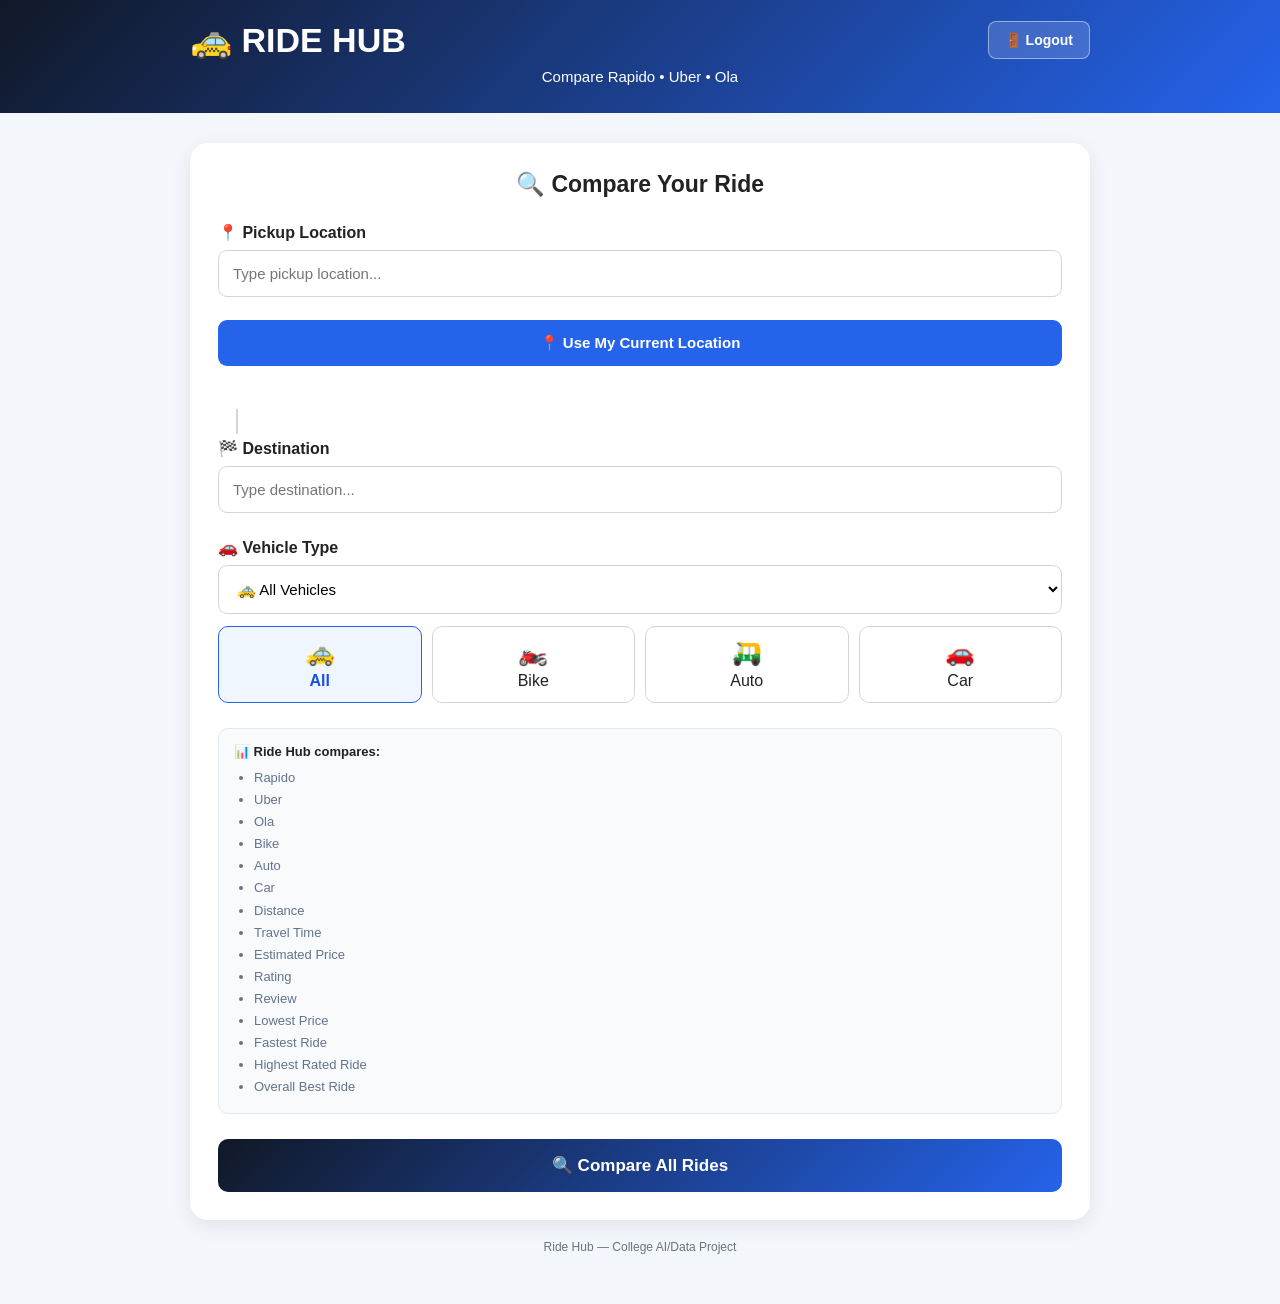
==== commit 9035dec4: "Updated Ride Hub login and ride comparison" ====
--- a/templates/index.html
+++ b/templates/index.html
@@ -25,7 +25,7 @@
     color: #222;
 }
 
-/* HEADER */
+/* ================= HEADER ================= */
 
 .header {
     background: linear-gradient(
@@ -36,7 +36,15 @@
 
     color: white;
     text-align: center;
-    padding: 28px 15px;
+    padding: 20px 15px 28px;
+}
+
+.header-top {
+    display: flex;
+    align-items: center;
+    justify-content: space-between;
+    max-width: 900px;
+    margin: auto;
 }
 
 .header h1 {
@@ -49,7 +57,28 @@
     font-size: 15px;
 }
 
-/* MAIN */
+/* ================= LOGOUT ================= */
+
+.logout-button {
+    display: inline-block;
+    text-decoration: none;
+    color: white;
+    background: rgba(255,255,255,0.15);
+    border: 1px solid rgba(255,255,255,0.45);
+    padding: 10px 16px;
+    border-radius: 8px;
+    font-size: 14px;
+    font-weight: bold;
+    cursor: pointer;
+    transition: 0.2s;
+}
+
+.logout-button:hover {
+    background: white;
+    color: #2563eb;
+}
+
+/* ================= MAIN ================= */
 
 .container {
     width: 94%;
@@ -73,7 +102,7 @@
     margin-bottom: 25px;
 }
 
-/* LABEL */
+/* ================= LABEL ================= */
 
 label {
     display: block;
@@ -81,7 +110,7 @@
     margin-bottom: 8px;
 }
 
-/* LOCATION */
+/* ================= LOCATION ================= */
 
 .location-box {
     position: relative;
@@ -111,7 +140,7 @@
         );
 }
 
-/* SUGGESTIONS */
+/* ================= SUGGESTIONS ================= */
 
 .suggestions {
     position: absolute;
@@ -123,6 +152,7 @@
     background: white;
 
     border: 1px solid #d1d5db;
+
     border-radius: 9px;
 
     box-shadow:
@@ -133,6 +163,7 @@
     display: none;
 
     max-height: 280px;
+
     overflow-y: auto;
 }
 
@@ -155,7 +186,7 @@
     border-bottom: none;
 }
 
-/* CURRENT LOCATION */
+/* ================= CURRENT LOCATION ================= */
 
 .current-location {
     width: 100%;
@@ -163,12 +194,15 @@
     padding: 14px;
 
     border: none;
+
     border-radius: 9px;
 
     background: #2563eb;
+
     color: white;
 
     font-size: 15px;
+
     font-weight: bold;
 
     cursor: pointer;
@@ -182,10 +216,11 @@
 
 .current-location:disabled {
     background: #93c5fd;
+
     cursor: not-allowed;
 }
 
-/* STATUS */
+/* ================= STATUS ================= */
 
 .location-status {
     text-align: center;
@@ -207,20 +242,23 @@
     font-weight: bold;
 }
 
-/* ROUTE LINE */
+/* ================= ROUTE LINE ================= */
 
 .route-line {
     width: 2px;
+
     height: 25px;
 
     background: #d1d5db;
 
     margin-left: 18px;
+
     margin-top: -10px;
+
     margin-bottom: 5px;
 }
 
-/* VEHICLE */
+/* ================= VEHICLE ================= */
 
 .vehicle-section {
     margin-top: 25px;
@@ -232,13 +270,15 @@
     padding: 14px;
 
     border: 1px solid #d1d5db;
+
     border-radius: 9px;
 
     font-size: 15px;
+
     background: white;
 }
 
-/* VEHICLE CARDS */
+/* ================= VEHICLE CARDS ================= */
 
 .vehicle-cards {
     display: grid;
@@ -287,7 +327,7 @@
     margin-bottom: 5px;
 }
 
-/* INFORMATION */
+/* ================= INFORMATION ================= */
 
 .info {
     margin-top: 25px;
@@ -305,11 +345,13 @@
 
 .info strong {
     display: block;
+
     margin-bottom: 8px;
 }
 
 .info ul {
     margin: 0;
+
     padding-left: 20px;
 
     line-height: 1.7;
@@ -317,7 +359,7 @@
     color: #64748b;
 }
 
-/* COMPARE */
+/* ================= COMPARE ================= */
 
 .compare-button {
     width: 100%;
@@ -327,6 +369,7 @@
     padding: 16px;
 
     border: none;
+
     border-radius: 10px;
 
     background: linear-gradient(
@@ -338,6 +381,7 @@
     color: white;
 
     font-size: 17px;
+
     font-weight: bold;
 
     cursor: pointer;
@@ -349,10 +393,11 @@
 
 .compare-button:disabled {
     opacity: 0.6;
+
     cursor: not-allowed;
 }
 
-/* LOADING */
+/* ================= LOADING ================= */
 
 .loading {
     display: none;
@@ -366,7 +411,7 @@
     margin-top: 12px;
 }
 
-/* FOOTER */
+/* ================= FOOTER ================= */
 
 .footer {
     text-align: center;
@@ -378,12 +423,22 @@
     font-size: 12px;
 }
 
-/* MOBILE */
+/* ================= MOBILE ================= */
 
 @media (max-width: 600px) {
 
     .header h1 {
         font-size: 28px;
+    }
+
+    .header-top {
+        flex-direction: column;
+
+        gap: 12px;
+    }
+
+    .logout-button {
+        padding: 9px 15px;
     }
 
     .card {
@@ -394,6 +449,7 @@
         grid-template-columns:
             repeat(2, 1fr);
     }
+
 }
 
 </style>
@@ -402,9 +458,22 @@
 
 <body>
 
+<!-- ================= HEADER ================= -->
+
 <div class="header">
 
-    <h1>🚕 RIDE HUB</h1>
+    <div class="header-top">
+
+        <h1>🚕 RIDE HUB</h1>
+
+        <a
+            href="{{ url_for('logout') }}"
+            class="logout-button"
+        >
+            🚪 Logout
+        </a>
+
+    </div>
 
     <p>
         Compare Rapido • Uber • Ola
@@ -413,6 +482,8 @@
 </div>
 
 
+<!-- ================= MAIN ================= -->
+
 <div class="container">
 
 <div class="card">
@@ -422,7 +493,7 @@
 </div>
 
 
-<!-- PICKUP -->
+<!-- ================= PICKUP ================= -->
 
 <label for="sourceInput">
     📍 Pickup Location
@@ -459,7 +530,7 @@
 >
 
 
-<!-- CURRENT LOCATION -->
+<!-- ================= CURRENT LOCATION ================= -->
 
 <button
     type="button"
@@ -478,7 +549,7 @@
 <div class="route-line"></div>
 
 
-<!-- DESTINATION -->
+<!-- ================= DESTINATION ================= -->
 
 <label for="destinationInput">
     🏁 Destination
@@ -515,7 +586,7 @@
 >
 
 
-<!-- VEHICLE -->
+<!-- ================= VEHICLE ================= -->
 
 <div class="vehicle-section">
 
@@ -557,7 +628,6 @@
     All
 </div>
 
-
 <div
     class="vehicle-card"
     data-value="Bike"
@@ -566,7 +636,6 @@
     Bike
 </div>
 
-
 <div
     class="vehicle-card"
     data-value="Auto"
@@ -575,7 +644,6 @@
     Auto
 </div>
 
-
 <div
     class="vehicle-card"
     data-value="Car"
@@ -589,7 +657,7 @@
 </div>
 
 
-<!-- INFORMATION -->
+<!-- ================= INFORMATION ================= -->
 
 <div class="info">
 
@@ -600,33 +668,19 @@
 <ul>
 
 <li>Rapido</li>
-
 <li>Uber</li>
-
 <li>Ola</li>
-
 <li>Bike</li>
-
 <li>Auto</li>
-
 <li>Car</li>
-
 <li>Distance</li>
-
 <li>Travel Time</li>
-
 <li>Estimated Price</li>
-
 <li>Rating</li>
-
 <li>Review</li>
-
 <li>Lowest Price</li>
-
 <li>Fastest Ride</li>
-
 <li>Highest Rated Ride</li>
-
 <li>Overall Best Ride</li>
 
 </ul>
@@ -634,7 +688,7 @@
 </div>
 
 
-<!-- FORM -->
+<!-- ================= FORM ================= -->
 
 <form
     id="rideForm"
@@ -714,56 +768,56 @@
 
 <script>
 
-/* ==========================================
+/* =========================================================
    ELEMENTS
-========================================== */
+========================================================= */
 
 const sourceInput =
-document.getElementById("sourceInput");
+    document.getElementById("sourceInput");
 
 const destinationInput =
-document.getElementById("destinationInput");
+    document.getElementById("destinationInput");
 
 const sourceSuggestions =
-document.getElementById("sourceSuggestions");
+    document.getElementById("sourceSuggestions");
 
 const destinationSuggestions =
-document.getElementById("destinationSuggestions");
+    document.getElementById("destinationSuggestions");
 
 const sourceLat =
-document.getElementById("source_lat");
+    document.getElementById("source_lat");
 
 const sourceLng =
-document.getElementById("source_lng");
+    document.getElementById("source_lng");
 
 const destinationLat =
-document.getElementById("destination_lat");
+    document.getElementById("destination_lat");
 
 const destinationLng =
-document.getElementById("destination_lng");
+    document.getElementById("destination_lng");
 
 const locationButton =
-document.getElementById("locationButton");
+    document.getElementById("locationButton");
 
 const locationStatus =
-document.getElementById("locationStatus");
+    document.getElementById("locationStatus");
 
 const vehicleSelect =
-document.getElementById("vehicleSelect");
+    document.getElementById("vehicleSelect");
 
 const form =
-document.getElementById("rideForm");
+    document.getElementById("rideForm");
 
 const compareButton =
-document.getElementById("compareButton");
+    document.getElementById("compareButton");
 
 const loading =
-document.getElementById("loading");
-
-
-/* ==========================================
+    document.getElementById("loading");
+
+
+/* =========================================================
    LOCATION SEARCH
-========================================== */
+========================================================= */
 
 function setupSearch(
     input,
@@ -774,33 +828,29 @@
 
     let timer;
 
-
     input.addEventListener(
         "input",
         function() {
 
             clearTimeout(timer);
 
-
             /*
-             * If user changes the text,
-             * old coordinates are removed.
+             * If the user changes the text,
+             * remove the previous coordinates.
              */
 
             latInput.value = "";
             lngInput.value = "";
 
-
             const query =
-            input.value.trim();
-
-
-            if(query.length < 3) {
+                input.value.trim();
+
+            if (query.length < 3) {
 
                 box.innerHTML = "";
 
                 box.style.display =
-                "none";
+                    "none";
 
                 return;
             }
@@ -812,16 +862,14 @@
                     try {
 
                         const response =
-                        await fetch(
-                            "/search_location?q="
-                            +
-                            encodeURIComponent(
-                                query
-                            )
-                        );
-
-
-                        if(!response.ok) {
+                            await fetch(
+                                "/search_location?q=" +
+                                encodeURIComponent(query)
+                            );
+
+
+                        if (!response.ok) {
+
                             throw new Error(
                                 "Search failed"
                             );
@@ -829,22 +877,19 @@
 
 
                         const places =
-                        await response.json();
+                            await response.json();
 
 
                         box.innerHTML = "";
 
 
-                        if(
-                            !Array.isArray(
-                                places
-                            )
-                            ||
+                        if (
+                            !Array.isArray(places) ||
                             places.length === 0
                         ) {
 
                             box.style.display =
-                            "none";
+                                "none";
 
                             return;
                         }
@@ -854,17 +899,17 @@
                             function(place) {
 
                                 const item =
-                                document.createElement(
-                                    "div"
-                                );
+                                    document.createElement(
+                                        "div"
+                                    );
 
 
                                 item.className =
-                                "suggestion";
+                                    "suggestion";
 
 
                                 item.textContent =
-                                place.name;
+                                    "📍 " + place.name;
 
 
                                 item.addEventListener(
@@ -872,48 +917,51 @@
                                     function() {
 
                                         input.value =
-                                        place.name;
+                                            place.name;
 
 
                                         latInput.value =
-                                        place.lat;
+                                            place.lat;
 
 
                                         lngInput.value =
-                                        place.lng;
+                                            place.lng;
 
 
                                         box.style.display =
-                                        "none";
+                                            "none";
+
 
                                         box.innerHTML =
-                                        "";
+                                            "";
 
                                     }
                                 );
 
 
-                                box.appendChild(
-                                    item
-                                );
+                                box.appendChild(item);
 
                             }
                         );
 
 
                         box.style.display =
-                        "block";
+                            "block";
 
                     }
-                    catch(error) {
+
+                    catch (error) {
 
                         console.log(
-                            "Search error:",
+                            "Location search error:",
                             error
                         );
 
+
+                        box.innerHTML = "";
+
                         box.style.display =
-                        "none";
+                            "none";
 
                     }
 
@@ -927,7 +975,9 @@
 }
 
 
-/* PICKUP SEARCH */
+/* =========================================================
+   PICKUP SEARCH
+========================================================= */
 
 setupSearch(
     sourceInput,
@@ -937,7 +987,9 @@
 );
 
 
-/* DESTINATION SEARCH */
+/* =========================================================
+   DESTINATION SEARCH
+========================================================= */
 
 setupSearch(
     destinationInput,
@@ -947,192 +999,235 @@
 );
 
 
-/* ==========================================
-   CURRENT GPS LOCATION
-========================================== */
+/* =========================================================
+   CURRENT LOCATION
+========================================================= */
 
 locationButton.addEventListener(
     "click",
     function() {
 
-
-        if(
-            !navigator.geolocation
-        ) {
+        if (!navigator.geolocation) {
 
             locationStatus.innerText =
-            "❌ GPS is not supported.";
+                "❌ GPS is not supported by this browser.";
 
             locationStatus.className =
-            "location-status error";
+                "location-status error";
 
             return;
         }
 
 
         locationButton.disabled =
-        true;
+            true;
 
 
         locationButton.innerText =
-        "📍 Detecting location...";
+            "📍 Detecting exact location...";
 
 
         locationStatus.innerText =
-        "Please allow location permission.";
+            "Getting your current address...";
 
 
         locationStatus.className =
-        "location-status";
+            "location-status";
 
 
         navigator.geolocation.getCurrentPosition(
 
             async function(position) {
 
+                const lat =
+                    position.coords.latitude;
+
+                const lng =
+                    position.coords.longitude;
+
 
                 /*
-                 * REAL PHONE GPS
+                 * IMPORTANT:
+                 *
+                 * Coordinates are stored only
+                 * in hidden fields.
+                 *
+                 * They will NOT be displayed
+                 * to the user.
                  */
 
-                const lat =
-                position.coords.latitude;
-
-                const lng =
-                position.coords.longitude;
-
-
-                /*
-                 * Save GPS internally.
-                 */
-
                 sourceLat.value =
-                lat;
+                    lat;
 
                 sourceLng.value =
-                lng;
+                    lng;
 
 
                 try {
 
+                    const response =
+                        await fetch(
+                            "/reverse_location?lat=" +
+                            encodeURIComponent(lat) +
+                            "&lng=" +
+                            encodeURIComponent(lng)
+                        );
+
+
+                    if (!response.ok) {
+
+                        throw new Error(
+                            "Address lookup failed"
+                        );
+                    }
+
+
+                    const data =
+                        await response.json();
+
 
                     /*
-                     * Convert coordinates
-                     * into readable location.
+                     * DISPLAY ADDRESS ONLY.
                      */
 
-                    const response =
-                    await fetch(
-                        "/reverse_location?lat="
-                        +
-                        encodeURIComponent(
-                            lat
-                        )
-                        +
-                        "&lng="
-                        +
-                        encodeURIComponent(
-                            lng
-                        )
+                    if (
+                        data.name &&
+                        data.name !==
+                        "Current Location"
+                    ) {
+
+                        sourceInput.value =
+                            "📍 " + data.name;
+
+
+                        locationStatus.innerText =
+                            "✅ Current location added as pickup.";
+
+
+                        locationStatus.className =
+                            "location-status success";
+
+                    }
+
+                    else {
+
+                        /*
+                         * Do not show latitude
+                         * or longitude.
+                         */
+
+                        sourceInput.value =
+                            "📍 Current Location";
+
+
+                        locationStatus.innerText =
+                            "⚠️ GPS detected, but the exact address could not be found.";
+
+
+                        locationStatus.className =
+                            "location-status error";
+
+                    }
+
+
+                    /*
+                     * Close suggestions.
+                     */
+
+                    sourceSuggestions.innerHTML =
+                        "";
+
+                    sourceSuggestions.style.display =
+                        "none";
+
+                }
+
+                catch (error) {
+
+                    console.log(
+                        "Reverse location error:",
+                        error
                     );
 
 
-                    const data =
-                    await response.json();
-
+                    /*
+                     * Never display coordinates.
+                     */
 
                     sourceInput.value =
-                    data.name
-                    ||
-                    "Current Location";
+                        "📍 Current Location";
 
 
                     locationStatus.innerText =
-                    "✅ Current location added as pickup.";
+                        "⚠️ GPS detected, but address lookup failed.";
+
 
                     locationStatus.className =
-                    "location-status success";
-
+                        "location-status error";
 
                 }
-                catch(error) {
-
-
-                    console.log(error);
-
-
-                    sourceInput.value =
-                    "Current Location";
-
+
+
+                locationButton.disabled =
+                    false;
+
+
+                locationButton.innerText =
+                    "✅ Current Location Added";
+
+            },
+
+
+            function(error) {
+
+                locationButton.disabled =
+                    false;
+
+
+                locationButton.innerText =
+                    "📍 Use My Current Location";
+
+
+                if (error.code === 1) {
 
                     locationStatus.innerText =
-                    "✅ GPS location detected.";
-
-                    locationStatus.className =
-                    "location-status success";
+                        "❌ Location permission denied. Please allow location access.";
 
                 }
 
-
-                locationButton.disabled =
-                false;
-
-
-                locationButton.innerText =
-                "✅ Current Location Added";
-
-            },
-
-
-            function(error) {
-
-
-                locationButton.disabled =
-                false;
-
-
-                locationButton.innerText =
-                "📍 Use My Current Location";
-
-
-                if(error.code === 1) {
+                else if (error.code === 2) {
 
                     locationStatus.innerText =
-                    "❌ Location permission denied. Allow location access in Chrome.";
+                        "❌ Location unavailable. Turn ON your phone GPS/Location.";
 
                 }
 
-                else if(error.code === 2) {
+                else if (error.code === 3) {
 
                     locationStatus.innerText =
-                    "❌ Location unavailable. Turn ON phone Location/GPS.";
+                        "❌ Location request timed out. Please try again.";
 
                 }
 
-                else if(error.code === 3) {
+                else {
 
                     locationStatus.innerText =
-                    "❌ Location request timed out. Try again.";
+                        "❌ Could not detect your location.";
 
                 }
 
-                else {
-
-                    locationStatus.innerText =
-                    "❌ Could not detect location.";
-
-                }
-
 
                 locationStatus.className =
-                "location-status error";
+                    "location-status error";
 
             },
 
 
             {
                 enableHighAccuracy: true,
+
                 timeout: 30000,
+
                 maximumAge: 0
             }
 
@@ -1142,21 +1237,22 @@
 );
 
 
-/* ==========================================
+/* =========================================================
    VEHICLE DROPDOWN
-========================================== */
+========================================================= */
 
 vehicleSelect.addEventListener(
     "change",
     function() {
 
         const value =
-        vehicleSelect.value;
+            vehicleSelect.value;
 
 
         document.getElementById(
             "form_vehicle"
-        ).value = value;
+        ).value =
+            value;
 
 
         document
@@ -1166,9 +1262,9 @@
         .forEach(
             function(card) {
 
-                if(
-                    card.dataset.value
-                    === value
+                if (
+                    card.dataset.value ===
+                    value
                 ) {
 
                     card.classList.add(
@@ -1176,6 +1272,7 @@
                     );
 
                 }
+
                 else {
 
                     card.classList.remove(
@@ -1191,9 +1288,9 @@
 );
 
 
-/* ==========================================
+/* =========================================================
    VEHICLE CARDS
-========================================== */
+========================================================= */
 
 document
 .querySelectorAll(".vehicle-card")
@@ -1205,17 +1302,17 @@
             function() {
 
                 const value =
-                card.dataset.value;
+                    card.dataset.value;
 
 
                 vehicleSelect.value =
-                value;
+                    value;
 
 
                 document.getElementById(
                     "form_vehicle"
                 ).value =
-                value;
+                    value;
 
 
                 document
@@ -1244,25 +1341,26 @@
 );
 
 
-/* ==========================================
-   CLOSE SUGGESTIONS
-========================================== */
+/* =========================================================
+   CLOSE LOCATION SUGGESTIONS
+========================================================= */
 
 document.addEventListener(
     "click",
     function(event) {
 
-        if(
+        if (
             !event.target.closest(
                 ".location-box"
             )
         ) {
 
             sourceSuggestions.style.display =
-            "none";
+                "none";
+
 
             destinationSuggestions.style.display =
-            "none";
+                "none";
 
         }
 
@@ -1270,62 +1368,96 @@
 );
 
 
-/* ==========================================
+/* =========================================================
    FORM SUBMIT
-========================================== */
+========================================================= */
 
 form.addEventListener(
     "submit",
     function(event) {
 
-
         /*
-         * Copy visible values.
+         * Make sure vehicle is copied.
+         */
+
+        document.getElementById(
+            "form_vehicle"
+        ).value =
+            vehicleSelect.value;
+
+
+        /*
+         * Copy pickup address.
          */
 
         document.getElementById(
             "form_source"
         ).value =
-        sourceInput.value.trim();
-
+            sourceInput.value.trim();
+
+
+        /*
+         * Copy destination address.
+         */
 
         document.getElementById(
             "form_destination"
         ).value =
-        destinationInput.value.trim();
-
+            destinationInput.value.trim();
+
+
+        /*
+         * Copy pickup coordinates.
+         */
 
         document.getElementById(
             "form_source_lat"
         ).value =
-        sourceLat.value;
+            sourceLat.value;
 
 
         document.getElementById(
             "form_source_lng"
         ).value =
-        sourceLng.value;
-
+            sourceLng.value;
+
+
+        /*
+         * Copy destination coordinates.
+         */
 
         document.getElementById(
             "form_destination_lat"
         ).value =
-        destinationLat.value;
+            destinationLat.value;
 
 
         document.getElementById(
             "form_destination_lng"
         ).value =
-        destinationLng.value;
-
-
-        /*
-         * Pickup check.
-         */
-
-        if(
-            !sourceLat.value
-            ||
+            destinationLng.value;
+
+
+        /* =================================================
+           PICKUP VALIDATION
+        ================================================= */
+
+        if (
+            !sourceInput.value.trim()
+        ) {
+
+            event.preventDefault();
+
+            alert(
+                "Please enter or select a pickup location."
+            );
+
+            return;
+        }
+
+
+        if (
+            !sourceLat.value ||
             !sourceLng.value
         ) {
 
@@ -1339,13 +1471,26 @@
         }
 
 
-        /*
-         * Destination check.
-         */
-
-        if(
-            !destinationLat.value
-            ||
+        /* =================================================
+           DESTINATION VALIDATION
+        ================================================= */
+
+        if (
+            !destinationInput.value.trim()
+        ) {
+
+            event.preventDefault();
+
+            alert(
+                "Please enter a destination."
+            );
+
+            return;
+        }
+
+
+        if (
+            !destinationLat.value ||
             !destinationLng.value
         ) {
 
@@ -1359,54 +1504,20 @@
         }
 
 
-        /*
-         * Empty pickup.
-         */
-
-        if(
-            !sourceInput.value.trim()
-        ) {
-
-            event.preventDefault();
-
-            alert(
-                "Please enter pickup location."
-            );
-
-            return;
-        }
-
-
-        /*
-         * Empty destination.
-         */
-
-        if(
-            !destinationInput.value.trim()
-        ) {
-
-            event.preventDefault();
-
-            alert(
-                "Please enter destination."
-            );
-
-            return;
-        }
-
-
-        /*
-         * Loading message.
-         */
+        /* =================================================
+           LOADING
+        ================================================= */
 
         compareButton.disabled =
-        true;
+            true;
+
 
         compareButton.innerText =
-        "⏳ Comparing Rides...";
+            "⏳ Comparing Rides...";
+
 
         loading.style.display =
-        "block";
+            "block";
 
     }
 );
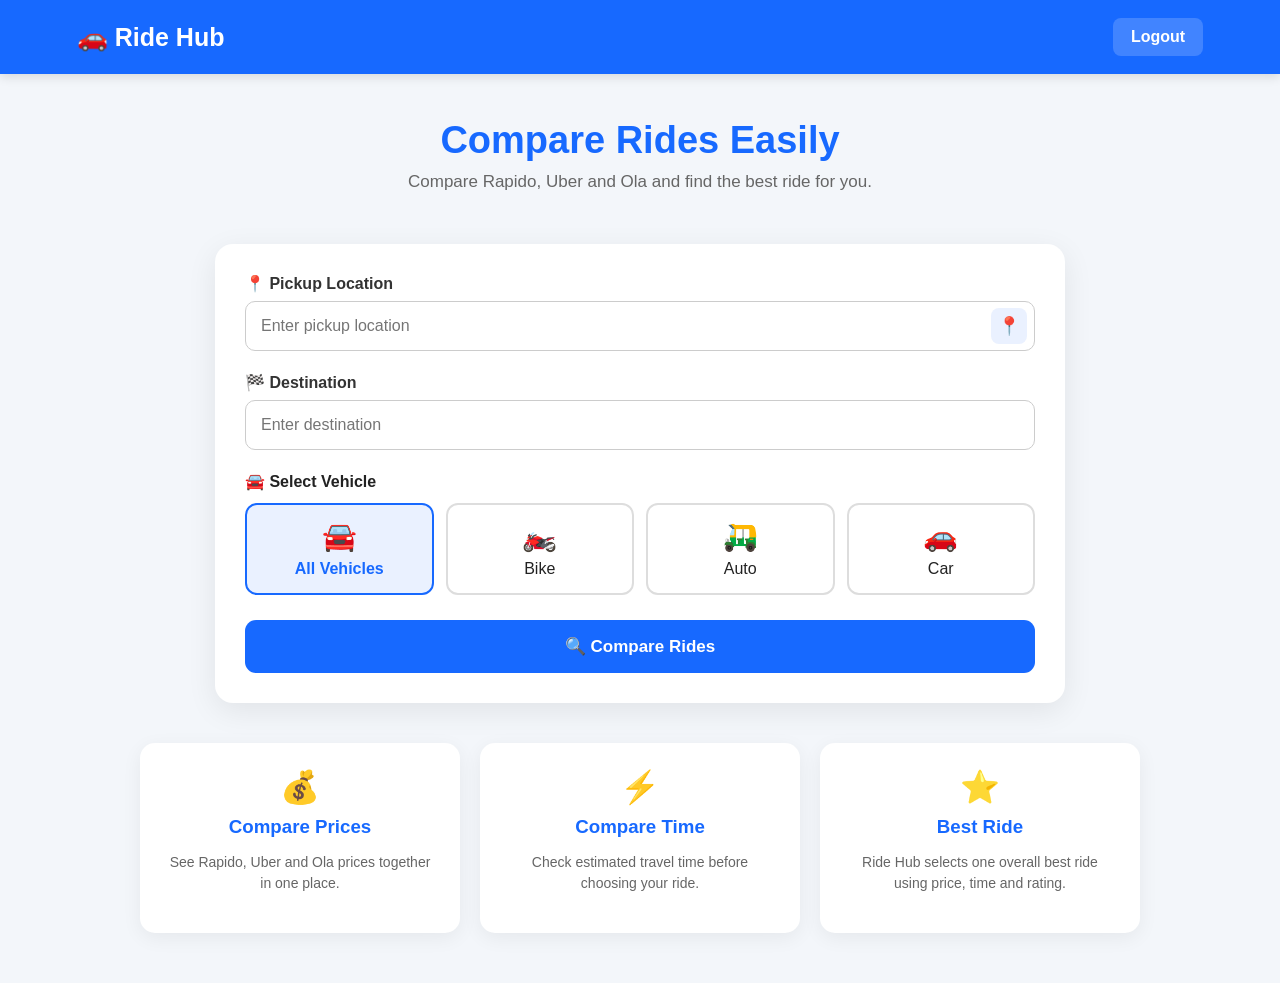
==== commit b0cd3b2d: "Updated Ride Hub project" ====
--- a/templates/index.html
+++ b/templates/index.html
@@ -4,1517 +4,1230 @@
 
 <head>
 
-<meta charset="UTF-8">
-
-<meta name="viewport"
-      content="width=device-width, initial-scale=1.0">
-
-<title>Ride Hub</title>
-
-<style>
-
-* {
-    box-sizing: border-box;
+    <meta charset="UTF-8">
+
+    <meta name="viewport"
+          content="width=device-width, initial-scale=1.0">
+
+    <title>Ride Hub - Ride Comparison</title>
+
+    <style>
+
+        * {
+            box-sizing: border-box;
+        }
+
+        body {
+            margin: 0;
+            padding: 0;
+
+            font-family: Arial, sans-serif;
+
+            background: #f3f6fa;
+
+            color: #222;
+        }
+
+        /* ================= HEADER ================= */
+
+        .header {
+            background: #1769ff;
+
+            color: white;
+
+            padding: 18px 6%;
+
+            display: flex;
+
+            justify-content: space-between;
+
+            align-items: center;
+
+            box-shadow: 0 3px 10px rgba(0,0,0,0.12);
+        }
+
+        .logo {
+            font-size: 25px;
+
+            font-weight: bold;
+        }
+
+        .logout {
+            text-decoration: none;
+
+            color: white;
+
+            background: rgba(255,255,255,0.18);
+
+            padding: 10px 18px;
+
+            border-radius: 8px;
+
+            font-weight: bold;
+        }
+
+        .logout:hover {
+            background: rgba(255,255,255,0.30);
+        }
+
+
+        /* ================= HERO ================= */
+
+        .hero {
+            text-align: center;
+
+            padding: 45px 20px 25px;
+        }
+
+        .hero h1 {
+            margin: 0;
+
+            font-size: 38px;
+
+            color: #1769ff;
+        }
+
+        .hero p {
+            color: #666;
+
+            font-size: 17px;
+
+            margin-top: 10px;
+        }
+
+
+        /* ================= MAIN BOX ================= */
+
+        .container {
+            width: 92%;
+
+            max-width: 850px;
+
+            margin: 10px auto 40px;
+
+            background: white;
+
+            padding: 30px;
+
+            border-radius: 18px;
+
+            box-shadow:
+                0 8px 30px rgba(0,0,0,0.08);
+        }
+
+
+        /* ================= FORM ================= */
+
+        .field {
+            margin-bottom: 22px;
+
+            position: relative;
+        }
+
+        .field label {
+            display: block;
+
+            margin-bottom: 8px;
+
+            font-weight: bold;
+
+            color: #333;
+        }
+
+        .input-wrapper {
+            position: relative;
+        }
+
+        .location-input {
+            width: 100%;
+
+            padding: 15px 45px 15px 15px;
+
+            border: 1px solid #ccc;
+
+            border-radius: 10px;
+
+            font-size: 16px;
+
+            outline: none;
+
+            transition: 0.2s;
+        }
+
+        .location-input:focus {
+            border-color: #1769ff;
+
+            box-shadow:
+                0 0 0 3px rgba(23,105,255,0.10);
+        }
+
+
+        /* ================= LOCATION BUTTON ================= */
+
+        .current-location-btn {
+            position: absolute;
+
+            right: 8px;
+
+            top: 50%;
+
+            transform: translateY(-50%);
+
+            border: none;
+
+            background: #eaf1ff;
+
+            color: #1769ff;
+
+            width: 36px;
+
+            height: 36px;
+
+            border-radius: 8px;
+
+            cursor: pointer;
+
+            font-size: 18px;
+        }
+
+        .current-location-btn:hover {
+            background: #dce8ff;
+        }
+
+
+        /* ================= SUGGESTIONS ================= */
+
+        .suggestions {
+            position: absolute;
+
+            left: 0;
+
+            right: 0;
+
+            top: 100%;
+
+            background: white;
+
+            border: 1px solid #ddd;
+
+            border-top: none;
+
+            border-radius: 0 0 10px 10px;
+
+            box-shadow:
+                0 6px 18px rgba(0,0,0,0.12);
+
+            z-index: 1000;
+
+            display: none;
+
+            overflow: hidden;
+        }
+
+        .suggestion-item {
+            padding: 13px 15px;
+
+            cursor: pointer;
+
+            border-bottom: 1px solid #eee;
+
+            font-size: 14px;
+
+            color: #333;
+
+            background: white;
+        }
+
+        .suggestion-item:last-child {
+            border-bottom: none;
+        }
+
+        .suggestion-item:hover {
+            background: #f0f5ff;
+
+            color: #1769ff;
+        }
+
+        .suggestion-icon {
+            margin-right: 8px;
+        }
+
+
+        /* ================= VEHICLE ================= */
+
+        .vehicle-title {
+            font-weight: bold;
+
+            margin-bottom: 12px;
+        }
+
+        .vehicle-options {
+            display: grid;
+
+            grid-template-columns:
+                repeat(4, 1fr);
+
+            gap: 12px;
+        }
+
+        .vehicle-option {
+            border: 2px solid #ddd;
+
+            border-radius: 12px;
+
+            padding: 15px 10px;
+
+            text-align: center;
+
+            cursor: pointer;
+
+            transition: 0.2s;
+
+            background: white;
+        }
+
+        .vehicle-option:hover {
+            border-color: #1769ff;
+
+            background: #f5f8ff;
+        }
+
+        .vehicle-option input {
+            display: none;
+        }
+
+        .vehicle-option.selected {
+            border-color: #1769ff;
+
+            background: #eaf1ff;
+
+            color: #1769ff;
+
+            font-weight: bold;
+        }
+
+        .vehicle-icon {
+            display: block;
+
+            font-size: 28px;
+
+            margin-bottom: 7px;
+        }
+
+
+        /* ================= COMPARE BUTTON ================= */
+
+        .compare-btn {
+            width: 100%;
+
+            margin-top: 25px;
+
+            padding: 16px;
+
+            border: none;
+
+            border-radius: 11px;
+
+            background: #1769ff;
+
+            color: white;
+
+            font-size: 17px;
+
+            font-weight: bold;
+
+            cursor: pointer;
+        }
+
+        .compare-btn:hover {
+            background: #0d55d8;
+        }
+
+        .compare-btn:disabled {
+            opacity: 0.7;
+
+            cursor: not-allowed;
+        }
+
+
+        /* ================= LOADING ================= */
+
+        .loading {
+            display: none;
+
+            text-align: center;
+
+            margin-top: 15px;
+
+            color: #1769ff;
+
+            font-weight: bold;
+        }
+
+
+        /* ================= INFO ================= */
+
+        .features {
+            width: 92%;
+
+            max-width: 1000px;
+
+            margin: 30px auto 50px;
+
+            display: grid;
+
+            grid-template-columns:
+                repeat(3, 1fr);
+
+            gap: 20px;
+        }
+
+        .feature {
+            background: white;
+
+            padding: 25px;
+
+            border-radius: 15px;
+
+            text-align: center;
+
+            box-shadow:
+                0 5px 20px rgba(0,0,0,0.06);
+        }
+
+        .feature-icon {
+            font-size: 32px;
+
+            margin-bottom: 10px;
+        }
+
+        .feature h3 {
+            margin: 8px 0;
+
+            color: #1769ff;
+        }
+
+        .feature p {
+            color: #666;
+
+            font-size: 14px;
+
+            line-height: 1.5;
+        }
+
+
+        /* ================= RESPONSIVE ================= */
+
+        @media (max-width: 700px) {
+
+            .hero h1 {
+                font-size: 30px;
+            }
+
+            .container {
+                padding: 20px;
+            }
+
+            .vehicle-options {
+                grid-template-columns:
+                    repeat(2, 1fr);
+            }
+
+            .features {
+                grid-template-columns: 1fr;
+            }
+
+            .header {
+                padding: 15px 4%;
+            }
+
+            .logo {
+                font-size: 21px;
+            }
+
+            .logout {
+                padding: 8px 12px;
+                font-size: 14px;
+            }
+        }
+
+    </style>
+
+</head>
+
+<body>
+
+
+<!-- ================= HEADER ================= -->
+
+<header class="header">
+
+    <div class="logo">
+        🚗 Ride Hub
+    </div>
+
+    <a href="/logout"
+       class="logout">
+        Logout
+    </a>
+
+</header>
+
+
+<!-- ================= HERO ================= -->
+
+<section class="hero">
+
+    <h1>
+        Compare Rides Easily
+    </h1>
+
+    <p>
+        Compare Rapido, Uber and Ola
+        and find the best ride for you.
+    </p>
+
+</section>
+
+
+<!-- ================= MAIN FORM ================= -->
+
+<div class="container">
+
+    <form
+        action="/compare"
+        method="POST"
+        id="rideForm"
+    >
+
+
+        <!-- PICKUP -->
+
+        <div class="field">
+
+            <label for="source">
+                📍 Pickup Location
+            </label>
+
+            <div class="input-wrapper">
+
+                <input
+                    type="text"
+                    id="source"
+                    name="source"
+                    class="location-input"
+                    placeholder="Enter pickup location"
+                    autocomplete="off"
+                    required
+                >
+
+                <button
+                    type="button"
+                    class="current-location-btn"
+                    id="locationBtn"
+                    title="Use my current location"
+                >
+                    📍
+                </button>
+
+            </div>
+
+            <div
+                id="sourceSuggestions"
+                class="suggestions"
+            ></div>
+
+        </div>
+
+
+        <!-- DESTINATION -->
+
+        <div class="field">
+
+            <label for="destination">
+                🏁 Destination
+            </label>
+
+            <div class="input-wrapper">
+
+                <input
+                    type="text"
+                    id="destination"
+                    name="destination"
+                    class="location-input"
+                    placeholder="Enter destination"
+                    autocomplete="off"
+                    required
+                >
+
+            </div>
+
+            <div
+                id="destinationSuggestions"
+                class="suggestions"
+            ></div>
+
+        </div>
+
+
+        <!-- VEHICLE -->
+
+        <div class="vehicle-title">
+            🚘 Select Vehicle
+        </div>
+
+        <div class="vehicle-options">
+
+
+            <!-- ALL -->
+
+            <label
+                class="vehicle-option selected"
+                id="allOption"
+            >
+
+                <input
+                    type="radio"
+                    name="vehicleType"
+                    value="All Vehicles"
+                    checked
+                >
+
+                <span class="vehicle-icon">
+                    🚘
+                </span>
+
+                All Vehicles
+
+            </label>
+
+
+            <!-- BIKE -->
+
+            <label
+                class="vehicle-option"
+                id="bikeOption"
+            >
+
+                <input
+                    type="radio"
+                    name="vehicleType"
+                    value="Bike"
+                >
+
+                <span class="vehicle-icon">
+                    🏍️
+                </span>
+
+                Bike
+
+            </label>
+
+
+            <!-- AUTO -->
+
+            <label
+                class="vehicle-option"
+                id="autoOption"
+            >
+
+                <input
+                    type="radio"
+                    name="vehicleType"
+                    value="Auto"
+                >
+
+                <span class="vehicle-icon">
+                    🛺
+                </span>
+
+                Auto
+
+            </label>
+
+
+            <!-- CAR -->
+
+            <label
+                class="vehicle-option"
+                id="carOption"
+            >
+
+                <input
+                    type="radio"
+                    name="vehicleType"
+                    value="Car"
+                >
+
+                <span class="vehicle-icon">
+                    🚗
+                </span>
+
+                Car
+
+            </label>
+
+        </div>
+
+
+        <!-- COMPARE -->
+
+        <button
+            type="submit"
+            class="compare-btn"
+            id="compareBtn"
+        >
+            🔍 Compare Rides
+        </button>
+
+        <div
+            class="loading"
+            id="loading"
+        >
+            ⏳ Finding the best rides...
+        </div>
+
+    </form>
+
+</div>
+
+
+<!-- ================= FEATURES ================= -->
+
+<div class="features">
+
+
+    <div class="feature">
+
+        <div class="feature-icon">
+            💰
+        </div>
+
+        <h3>
+            Compare Prices
+        </h3>
+
+        <p>
+            See Rapido, Uber and Ola
+            prices together in one place.
+        </p>
+
+    </div>
+
+
+    <div class="feature">
+
+        <div class="feature-icon">
+            ⚡
+        </div>
+
+        <h3>
+            Compare Time
+        </h3>
+
+        <p>
+            Check estimated travel time
+            before choosing your ride.
+        </p>
+
+    </div>
+
+
+    <div class="feature">
+
+        <div class="feature-icon">
+            ⭐
+        </div>
+
+        <h3>
+            Best Ride
+        </h3>
+
+        <p>
+            Ride Hub selects one overall
+            best ride using price, time
+            and rating.
+        </p>
+
+    </div>
+
+</div>
+
+<script>
+
+/* =====================================================
+   LOCATION SUGGESTIONS
+   ===================================================== */
+
+let suggestionTimer = null;
+
+
+/* -----------------------------------------------------
+   CREATE SUGGESTIONS
+   ----------------------------------------------------- */
+
+async function getSuggestions(
+    inputElement,
+    suggestionsElement
+) {
+
+    const query = inputElement.value.trim();
+
+    if (query.length < 2) {
+
+        suggestionsElement.innerHTML = "";
+
+        suggestionsElement.style.display = "none";
+
+        return;
+    }
+
+    try {
+
+        const response = await fetch(
+            "/location-suggestions?q=" +
+            encodeURIComponent(query)
+        );
+
+        if (!response.ok) {
+
+            suggestionsElement.style.display =
+                "none";
+
+            return;
+        }
+
+        const suggestions =
+            await response.json();
+
+        suggestionsElement.innerHTML = "";
+
+        if (
+            !Array.isArray(suggestions) ||
+            suggestions.length === 0
+        ) {
+
+            suggestionsElement.style.display =
+                "none";
+
+            return;
+        }
+
+
+        suggestions.forEach(function(address) {
+
+            const item =
+                document.createElement("div");
+
+            item.className =
+                "suggestion-item";
+
+            item.innerHTML =
+                '<span class="suggestion-icon">📍</span>' +
+                escapeHtml(address);
+
+            item.addEventListener(
+                "click",
+                function() {
+
+                    inputElement.value =
+                        address;
+
+                    suggestionsElement.innerHTML =
+                        "";
+
+                    suggestionsElement.style.display =
+                        "none";
+                }
+            );
+
+            suggestionsElement.appendChild(item);
+
+        });
+
+        suggestionsElement.style.display =
+            "block";
+
+    } catch (error) {
+
+        suggestionsElement.style.display =
+            "none";
+    }
 }
 
-body {
-    margin: 0;
-    padding: 0;
-    font-family: Arial, sans-serif;
-    background: #f3f6fa;
-    color: #222;
+
+/* -----------------------------------------------------
+   PREVENT HTML INJECTION IN SUGGESTIONS
+   ----------------------------------------------------- */
+
+function escapeHtml(text) {
+
+    const div =
+        document.createElement("div");
+
+    div.textContent = text;
+
+    return div.innerHTML;
 }
 
-/* ================= HEADER ================= */
-
-.header {
-    background: linear-gradient(
-        135deg,
-        #111827,
-        #2563eb
+
+/* =====================================================
+   PICKUP AUTOCOMPLETE
+   ===================================================== */
+
+const sourceInput =
+    document.getElementById("source");
+
+const sourceSuggestions =
+    document.getElementById(
+        "sourceSuggestions"
     );
 
-    color: white;
-    text-align: center;
-    padding: 20px 15px 28px;
-}
-
-.header-top {
-    display: flex;
-    align-items: center;
-    justify-content: space-between;
-    max-width: 900px;
-    margin: auto;
-}
-
-.header h1 {
-    margin: 0;
-    font-size: 34px;
-}
-
-.header p {
-    margin: 8px 0 0;
-    font-size: 15px;
-}
-
-/* ================= LOGOUT ================= */
-
-.logout-button {
-    display: inline-block;
-    text-decoration: none;
-    color: white;
-    background: rgba(255,255,255,0.15);
-    border: 1px solid rgba(255,255,255,0.45);
-    padding: 10px 16px;
-    border-radius: 8px;
-    font-size: 14px;
-    font-weight: bold;
-    cursor: pointer;
-    transition: 0.2s;
-}
-
-.logout-button:hover {
-    background: white;
-    color: #2563eb;
-}
-
-/* ================= MAIN ================= */
-
-.container {
-    width: 94%;
-    max-width: 900px;
-    margin: 30px auto 50px;
-}
-
-.card {
-    background: white;
-    border-radius: 18px;
-    padding: 28px;
-
-    box-shadow:
-        0 6px 20px rgba(0,0,0,0.08);
-}
-
-.title {
-    text-align: center;
-    font-size: 23px;
-    font-weight: bold;
-    margin-bottom: 25px;
-}
-
-/* ================= LABEL ================= */
-
-label {
-    display: block;
-    font-weight: bold;
-    margin-bottom: 8px;
-}
-
-/* ================= LOCATION ================= */
-
-.location-box {
-    position: relative;
-    margin-bottom: 15px;
-}
-
-.location-input {
-    width: 100%;
-    padding: 14px;
-
-    border: 1px solid #d1d5db;
-    border-radius: 9px;
-
-    font-size: 15px;
-    outline: none;
-}
-
-.location-input:focus {
-    border-color: #2563eb;
-
-    box-shadow:
-        0 0 0 3px rgba(
-            37,
-            99,
-            235,
-            0.12
+
+sourceInput.addEventListener(
+    "input",
+    function() {
+
+        clearTimeout(
+            suggestionTimer
         );
-}
-
-/* ================= SUGGESTIONS ================= */
-
-.suggestions {
-    position: absolute;
-
-    left: 0;
-    right: 0;
-    top: 100%;
-
-    background: white;
-
-    border: 1px solid #d1d5db;
-
-    border-radius: 9px;
-
-    box-shadow:
-        0 6px 15px rgba(0,0,0,0.12);
-
-    z-index: 1000;
-
-    display: none;
-
-    max-height: 280px;
-
-    overflow-y: auto;
-}
-
-.suggestion {
-    padding: 13px;
-
-    border-bottom:
-        1px solid #eeeeee;
-
-    cursor: pointer;
-
-    font-size: 14px;
-}
-
-.suggestion:hover {
-    background: #eff6ff;
-}
-
-.suggestion:last-child {
-    border-bottom: none;
-}
-
-/* ================= CURRENT LOCATION ================= */
-
-.current-location {
-    width: 100%;
-
-    padding: 14px;
-
-    border: none;
-
-    border-radius: 9px;
-
-    background: #2563eb;
-
-    color: white;
-
-    font-size: 15px;
-
-    font-weight: bold;
-
-    cursor: pointer;
-
-    margin: 8px 0;
-}
-
-.current-location:hover {
-    background: #1d4ed8;
-}
-
-.current-location:disabled {
-    background: #93c5fd;
-
-    cursor: not-allowed;
-}
-
-/* ================= STATUS ================= */
-
-.location-status {
-    text-align: center;
-
-    min-height: 22px;
-
-    margin: 5px 0 18px;
-
-    font-size: 13px;
-}
-
-.success {
-    color: #15803d;
-    font-weight: bold;
-}
-
-.error {
-    color: #dc2626;
-    font-weight: bold;
-}
-
-/* ================= ROUTE LINE ================= */
-
-.route-line {
-    width: 2px;
-
-    height: 25px;
-
-    background: #d1d5db;
-
-    margin-left: 18px;
-
-    margin-top: -10px;
-
-    margin-bottom: 5px;
-}
-
-/* ================= VEHICLE ================= */
-
-.vehicle-section {
-    margin-top: 25px;
-}
-
-.vehicle-select {
-    width: 100%;
-
-    padding: 14px;
-
-    border: 1px solid #d1d5db;
-
-    border-radius: 9px;
-
-    font-size: 15px;
-
-    background: white;
-}
-
-/* ================= VEHICLE CARDS ================= */
-
-.vehicle-cards {
-    display: grid;
-
-    grid-template-columns:
-        repeat(4, 1fr);
-
-    gap: 10px;
-
-    margin-top: 12px;
-}
-
-.vehicle-card {
-    padding: 12px 5px;
-
-    text-align: center;
-
-    border: 1px solid #d1d5db;
-
-    border-radius: 10px;
-
-    cursor: pointer;
-
-    background: white;
-}
-
-.vehicle-card:hover {
-    border-color: #2563eb;
-}
-
-.vehicle-card.active {
-    background: #eff6ff;
-
-    border-color: #2563eb;
-
-    color: #1d4ed8;
-
-    font-weight: bold;
-}
-
-.vehicle-icon {
-    display: block;
-
-    font-size: 24px;
-
-    margin-bottom: 5px;
-}
-
-/* ================= INFORMATION ================= */
-
-.info {
-    margin-top: 25px;
-
-    background: #f8fafc;
-
-    border: 1px solid #e2e8f0;
-
-    border-radius: 10px;
-
-    padding: 15px;
-
-    font-size: 13px;
-}
-
-.info strong {
-    display: block;
-
-    margin-bottom: 8px;
-}
-
-.info ul {
-    margin: 0;
-
-    padding-left: 20px;
-
-    line-height: 1.7;
-
-    color: #64748b;
-}
-
-/* ================= COMPARE ================= */
-
-.compare-button {
-    width: 100%;
-
-    margin-top: 25px;
-
-    padding: 16px;
-
-    border: none;
-
-    border-radius: 10px;
-
-    background: linear-gradient(
-        135deg,
-        #111827,
-        #2563eb
-    );
-
-    color: white;
-
-    font-size: 17px;
-
-    font-weight: bold;
-
-    cursor: pointer;
-}
-
-.compare-button:hover {
-    opacity: 0.95;
-}
-
-.compare-button:disabled {
-    opacity: 0.6;
-
-    cursor: not-allowed;
-}
-
-/* ================= LOADING ================= */
-
-.loading {
-    display: none;
-
-    text-align: center;
-
-    color: #2563eb;
-
-    font-weight: bold;
-
-    margin-top: 12px;
-}
-
-/* ================= FOOTER ================= */
-
-.footer {
-    text-align: center;
-
-    margin-top: 20px;
-
-    color: #6b7280;
-
-    font-size: 12px;
-}
-
-/* ================= MOBILE ================= */
-
-@media (max-width: 600px) {
-
-    .header h1 {
-        font-size: 28px;
-    }
-
-    .header-top {
-        flex-direction: column;
-
-        gap: 12px;
-    }
-
-    .logout-button {
-        padding: 9px 15px;
-    }
-
-    .card {
-        padding: 20px;
-    }
-
-    .vehicle-cards {
-        grid-template-columns:
-            repeat(2, 1fr);
-    }
-
-}
-
-</style>
-
-</head>
-
-<body>
-
-<!-- ================= HEADER ================= -->
-
-<div class="header">
-
-    <div class="header-top">
-
-        <h1>🚕 RIDE HUB</h1>
-
-        <a
-            href="{{ url_for('logout') }}"
-            class="logout-button"
-        >
-            🚪 Logout
-        </a>
-
-    </div>
-
-    <p>
-        Compare Rapido • Uber • Ola
-    </p>
-
-</div>
-
-
-<!-- ================= MAIN ================= -->
-
-<div class="container">
-
-<div class="card">
-
-<div class="title">
-    🔍 Compare Your Ride
-</div>
-
-
-<!-- ================= PICKUP ================= -->
-
-<label for="sourceInput">
-    📍 Pickup Location
-</label>
-
-<div class="location-box">
-
-    <input
-        type="text"
-        id="sourceInput"
-        class="location-input"
-        placeholder="Type pickup location..."
-        autocomplete="off"
-    >
-
-    <div
-        id="sourceSuggestions"
-        class="suggestions"
-    ></div>
-
-</div>
-
-
-<!-- HIDDEN PICKUP COORDINATES -->
-
-<input
-    type="hidden"
-    id="source_lat"
->
-
-<input
-    type="hidden"
-    id="source_lng"
->
-
-
-<!-- ================= CURRENT LOCATION ================= -->
-
-<button
-    type="button"
-    id="locationButton"
-    class="current-location"
->
-    📍 Use My Current Location
-</button>
-
-<div
-    id="locationStatus"
-    class="location-status"
-></div>
-
-
-<div class="route-line"></div>
-
-
-<!-- ================= DESTINATION ================= -->
-
-<label for="destinationInput">
-    🏁 Destination
-</label>
-
-<div class="location-box">
-
-    <input
-        type="text"
-        id="destinationInput"
-        class="location-input"
-        placeholder="Type destination..."
-        autocomplete="off"
-    >
-
-    <div
-        id="destinationSuggestions"
-        class="suggestions"
-    ></div>
-
-</div>
-
-
-<!-- HIDDEN DESTINATION COORDINATES -->
-
-<input
-    type="hidden"
-    id="destination_lat"
->
-
-<input
-    type="hidden"
-    id="destination_lng"
->
-
-
-<!-- ================= VEHICLE ================= -->
-
-<div class="vehicle-section">
-
-<label>
-    🚗 Vehicle Type
-</label>
-
-<select
-    id="vehicleSelect"
-    class="vehicle-select"
->
-
-<option value="All">
-    🚕 All Vehicles
-</option>
-
-<option value="Bike">
-    🏍️ Bike
-</option>
-
-<option value="Auto">
-    🛺 Auto
-</option>
-
-<option value="Car">
-    🚗 Car
-</option>
-
-</select>
-
-
-<div class="vehicle-cards">
-
-<div
-    class="vehicle-card active"
-    data-value="All"
->
-    <span class="vehicle-icon">🚕</span>
-    All
-</div>
-
-<div
-    class="vehicle-card"
-    data-value="Bike"
->
-    <span class="vehicle-icon">🏍️</span>
-    Bike
-</div>
-
-<div
-    class="vehicle-card"
-    data-value="Auto"
->
-    <span class="vehicle-icon">🛺</span>
-    Auto
-</div>
-
-<div
-    class="vehicle-card"
-    data-value="Car"
->
-    <span class="vehicle-icon">🚗</span>
-    Car
-</div>
-
-</div>
-
-</div>
-
-
-<!-- ================= INFORMATION ================= -->
-
-<div class="info">
-
-<strong>
-    📊 Ride Hub compares:
-</strong>
-
-<ul>
-
-<li>Rapido</li>
-<li>Uber</li>
-<li>Ola</li>
-<li>Bike</li>
-<li>Auto</li>
-<li>Car</li>
-<li>Distance</li>
-<li>Travel Time</li>
-<li>Estimated Price</li>
-<li>Rating</li>
-<li>Review</li>
-<li>Lowest Price</li>
-<li>Fastest Ride</li>
-<li>Highest Rated Ride</li>
-<li>Overall Best Ride</li>
-
-</ul>
-
-</div>
-
-
-<!-- ================= FORM ================= -->
-
-<form
-    id="rideForm"
-    action="/compare"
-    method="POST"
->
-
-<input
-    type="hidden"
-    name="source"
-    id="form_source"
->
-
-<input
-    type="hidden"
-    name="destination"
-    id="form_destination"
->
-
-<input
-    type="hidden"
-    name="source_lat"
-    id="form_source_lat"
->
-
-<input
-    type="hidden"
-    name="source_lng"
-    id="form_source_lng"
->
-
-<input
-    type="hidden"
-    name="destination_lat"
-    id="form_destination_lat"
->
-
-<input
-    type="hidden"
-    name="destination_lng"
-    id="form_destination_lng"
->
-
-<input
-    type="hidden"
-    name="vehicle"
-    id="form_vehicle"
-    value="All"
->
-
-
-<button
-    type="submit"
-    id="compareButton"
-    class="compare-button"
->
-    🔍 Compare All Rides
-</button>
-
-<div
-    id="loading"
-    class="loading"
->
-    ⏳ Calculating distance, time and ride prices...
-</div>
-
-</form>
-
-</div>
-
-
-<div class="footer">
-    Ride Hub — College AI/Data Project
-</div>
-
-</div>
-
-<script>
-
-/* =========================================================
-   ELEMENTS
-========================================================= */
-
-const sourceInput =
-    document.getElementById("sourceInput");
-
-const destinationInput =
-    document.getElementById("destinationInput");
-
-const sourceSuggestions =
-    document.getElementById("sourceSuggestions");
-
-const destinationSuggestions =
-    document.getElementById("destinationSuggestions");
-
-const sourceLat =
-    document.getElementById("source_lat");
-
-const sourceLng =
-    document.getElementById("source_lng");
-
-const destinationLat =
-    document.getElementById("destination_lat");
-
-const destinationLng =
-    document.getElementById("destination_lng");
-
-const locationButton =
-    document.getElementById("locationButton");
-
-const locationStatus =
-    document.getElementById("locationStatus");
-
-const vehicleSelect =
-    document.getElementById("vehicleSelect");
-
-const form =
-    document.getElementById("rideForm");
-
-const compareButton =
-    document.getElementById("compareButton");
-
-const loading =
-    document.getElementById("loading");
-
-
-/* =========================================================
-   LOCATION SEARCH
-========================================================= */
-
-function setupSearch(
-    input,
-    box,
-    latInput,
-    lngInput
-) {
-
-    let timer;
-
-    input.addEventListener(
-        "input",
-        function() {
-
-            clearTimeout(timer);
-
-            /*
-             * If the user changes the text,
-             * remove the previous coordinates.
-             */
-
-            latInput.value = "";
-            lngInput.value = "";
-
-            const query =
-                input.value.trim();
-
-            if (query.length < 3) {
-
-                box.innerHTML = "";
-
-                box.style.display =
-                    "none";
-
-                return;
-            }
-
-
-            timer = setTimeout(
-                async function() {
-
-                    try {
-
-                        const response =
-                            await fetch(
-                                "/search_location?q=" +
-                                encodeURIComponent(query)
-                            );
-
-
-                        if (!response.ok) {
-
-                            throw new Error(
-                                "Search failed"
-                            );
-                        }
-
-
-                        const places =
-                            await response.json();
-
-
-                        box.innerHTML = "";
-
-
-                        if (
-                            !Array.isArray(places) ||
-                            places.length === 0
-                        ) {
-
-                            box.style.display =
-                                "none";
-
-                            return;
-                        }
-
-
-                        places.forEach(
-                            function(place) {
-
-                                const item =
-                                    document.createElement(
-                                        "div"
-                                    );
-
-
-                                item.className =
-                                    "suggestion";
-
-
-                                item.textContent =
-                                    "📍 " + place.name;
-
-
-                                item.addEventListener(
-                                    "click",
-                                    function() {
-
-                                        input.value =
-                                            place.name;
-
-
-                                        latInput.value =
-                                            place.lat;
-
-
-                                        lngInput.value =
-                                            place.lng;
-
-
-                                        box.style.display =
-                                            "none";
-
-
-                                        box.innerHTML =
-                                            "";
-
-                                    }
-                                );
-
-
-                                box.appendChild(item);
-
-                            }
-                        );
-
-
-                        box.style.display =
-                            "block";
-
-                    }
-
-                    catch (error) {
-
-                        console.log(
-                            "Location search error:",
-                            error
-                        );
-
-
-                        box.innerHTML = "";
-
-                        box.style.display =
-                            "none";
-
-                    }
+
+        suggestionTimer =
+            setTimeout(
+                function() {
+
+                    getSuggestions(
+                        sourceInput,
+                        sourceSuggestions
+                    );
 
                 },
-                400
+                300
             );
-
-        }
-    );
-
-}
-
-
-/* =========================================================
-   PICKUP SEARCH
-========================================================= */
-
-setupSearch(
-    sourceInput,
-    sourceSuggestions,
-    sourceLat,
-    sourceLng
-);
-
-
-/* =========================================================
-   DESTINATION SEARCH
-========================================================= */
-
-setupSearch(
-    destinationInput,
-    destinationSuggestions,
-    destinationLat,
-    destinationLng
-);
-
-
-/* =========================================================
-   CURRENT LOCATION
-========================================================= */
-
-locationButton.addEventListener(
-    "click",
-    function() {
-
-        if (!navigator.geolocation) {
-
-            locationStatus.innerText =
-                "❌ GPS is not supported by this browser.";
-
-            locationStatus.className =
-                "location-status error";
-
-            return;
-        }
-
-
-        locationButton.disabled =
-            true;
-
-
-        locationButton.innerText =
-            "📍 Detecting exact location...";
-
-
-        locationStatus.innerText =
-            "Getting your current address...";
-
-
-        locationStatus.className =
-            "location-status";
-
-
-        navigator.geolocation.getCurrentPosition(
-
-            async function(position) {
-
-                const lat =
-                    position.coords.latitude;
-
-                const lng =
-                    position.coords.longitude;
-
-
-                /*
-                 * IMPORTANT:
-                 *
-                 * Coordinates are stored only
-                 * in hidden fields.
-                 *
-                 * They will NOT be displayed
-                 * to the user.
-                 */
-
-                sourceLat.value =
-                    lat;
-
-                sourceLng.value =
-                    lng;
-
-
-                try {
-
-                    const response =
-                        await fetch(
-                            "/reverse_location?lat=" +
-                            encodeURIComponent(lat) +
-                            "&lng=" +
-                            encodeURIComponent(lng)
-                        );
-
-
-                    if (!response.ok) {
-
-                        throw new Error(
-                            "Address lookup failed"
-                        );
-                    }
-
-
-                    const data =
-                        await response.json();
-
-
-                    /*
-                     * DISPLAY ADDRESS ONLY.
-                     */
-
-                    if (
-                        data.name &&
-                        data.name !==
-                        "Current Location"
-                    ) {
-
-                        sourceInput.value =
-                            "📍 " + data.name;
-
-
-                        locationStatus.innerText =
-                            "✅ Current location added as pickup.";
-
-
-                        locationStatus.className =
-                            "location-status success";
-
-                    }
-
-                    else {
-
-                        /*
-                         * Do not show latitude
-                         * or longitude.
-                         */
-
-                        sourceInput.value =
-                            "📍 Current Location";
-
-
-                        locationStatus.innerText =
-                            "⚠️ GPS detected, but the exact address could not be found.";
-
-
-                        locationStatus.className =
-                            "location-status error";
-
-                    }
-
-
-                    /*
-                     * Close suggestions.
-                     */
-
-                    sourceSuggestions.innerHTML =
-                        "";
-
-                    sourceSuggestions.style.display =
-                        "none";
-
-                }
-
-                catch (error) {
-
-                    console.log(
-                        "Reverse location error:",
-                        error
-                    );
-
-
-                    /*
-                     * Never display coordinates.
-                     */
-
-                    sourceInput.value =
-                        "📍 Current Location";
-
-
-                    locationStatus.innerText =
-                        "⚠️ GPS detected, but address lookup failed.";
-
-
-                    locationStatus.className =
-                        "location-status error";
-
-                }
-
-
-                locationButton.disabled =
-                    false;
-
-
-                locationButton.innerText =
-                    "✅ Current Location Added";
-
-            },
-
-
-            function(error) {
-
-                locationButton.disabled =
-                    false;
-
-
-                locationButton.innerText =
-                    "📍 Use My Current Location";
-
-
-                if (error.code === 1) {
-
-                    locationStatus.innerText =
-                        "❌ Location permission denied. Please allow location access.";
-
-                }
-
-                else if (error.code === 2) {
-
-                    locationStatus.innerText =
-                        "❌ Location unavailable. Turn ON your phone GPS/Location.";
-
-                }
-
-                else if (error.code === 3) {
-
-                    locationStatus.innerText =
-                        "❌ Location request timed out. Please try again.";
-
-                }
-
-                else {
-
-                    locationStatus.innerText =
-                        "❌ Could not detect your location.";
-
-                }
-
-
-                locationStatus.className =
-                    "location-status error";
-
-            },
-
-
-            {
-                enableHighAccuracy: true,
-
-                timeout: 30000,
-
-                maximumAge: 0
-            }
-
-        );
-
     }
 );
 
 
-/* =========================================================
-   VEHICLE DROPDOWN
-========================================================= */
-
-vehicleSelect.addEventListener(
-    "change",
+/* =====================================================
+   DESTINATION AUTOCOMPLETE
+   ===================================================== */
+
+const destinationInput =
+    document.getElementById(
+        "destination"
+    );
+
+const destinationSuggestions =
+    document.getElementById(
+        "destinationSuggestions"
+    );
+
+
+destinationInput.addEventListener(
+    "input",
     function() {
 
-        const value =
-            vehicleSelect.value;
-
-
-        document.getElementById(
-            "form_vehicle"
-        ).value =
-            value;
-
-
-        document
-        .querySelectorAll(
-            ".vehicle-card"
-        )
-        .forEach(
-            function(card) {
-
-                if (
-                    card.dataset.value ===
-                    value
-                ) {
-
-                    card.classList.add(
-                        "active"
+        clearTimeout(
+            suggestionTimer
+        );
+
+        suggestionTimer =
+            setTimeout(
+                function() {
+
+                    getSuggestions(
+                        destinationInput,
+                        destinationSuggestions
                     );
 
-                }
-
-                else {
-
-                    card.classList.remove(
-                        "active"
-                    );
-
-                }
-
-            }
-        );
-
+                },
+                300
+            );
     }
 );
 
 
-/* =========================================================
-   VEHICLE CARDS
-========================================================= */
-
-document
-.querySelectorAll(".vehicle-card")
-.forEach(
-    function(card) {
-
-        card.addEventListener(
-            "click",
-            function() {
-
-                const value =
-                    card.dataset.value;
-
-
-                vehicleSelect.value =
-                    value;
-
-
-                document.getElementById(
-                    "form_vehicle"
-                ).value =
-                    value;
-
-
-                document
-                .querySelectorAll(
-                    ".vehicle-card"
-                )
-                .forEach(
-                    function(item) {
-
-                        item.classList.remove(
-                            "active"
-                        );
-
-                    }
-                );
-
-
-                card.classList.add(
-                    "active"
-                );
-
-            }
-        );
-
-    }
-);
-
-
-/* =========================================================
-   CLOSE LOCATION SUGGESTIONS
-========================================================= */
+/* =====================================================
+   CLOSE SUGGESTIONS WHEN CLICKING OUTSIDE
+   ===================================================== */
 
 document.addEventListener(
     "click",
     function(event) {
 
         if (
-            !event.target.closest(
-                ".location-box"
-            )
+            !sourceInput.contains(event.target) &&
+            !sourceSuggestions.contains(event.target)
         ) {
 
             sourceSuggestions.style.display =
                 "none";
-
+        }
+
+
+        if (
+            !destinationInput.contains(event.target) &&
+            !destinationSuggestions.contains(event.target)
+        ) {
 
             destinationSuggestions.style.display =
                 "none";
-
         }
 
     }
 );
 
 
-/* =========================================================
+/* =====================================================
+   VEHICLE SELECTION
+   ===================================================== */
+
+const vehicleOptions =
+    document.querySelectorAll(
+        ".vehicle-option"
+    );
+
+
+vehicleOptions.forEach(
+    function(option) {
+
+        option.addEventListener(
+            "click",
+            function() {
+
+                vehicleOptions.forEach(
+                    function(item) {
+
+                        item.classList.remove(
+                            "selected"
+                        );
+
+                    }
+                );
+
+                option.classList.add(
+                    "selected"
+                );
+
+                const radio =
+                    option.querySelector(
+                        "input[type='radio']"
+                    );
+
+                if (radio) {
+
+                    radio.checked = true;
+
+                }
+
+            }
+        );
+
+    }
+);
+
+
+/* =====================================================
+   CURRENT LOCATION
+   ===================================================== */
+
+const locationBtn =
+    document.getElementById(
+        "locationBtn"
+    );
+
+
+locationBtn.addEventListener(
+    "click",
+    function() {
+
+        if (!navigator.geolocation) {
+
+            alert(
+                "Your browser does not support location."
+            );
+
+            return;
+        }
+
+
+        locationBtn.disabled = true;
+
+        locationBtn.innerHTML = "⏳";
+
+
+        navigator.geolocation.getCurrentPosition(
+
+            async function(position) {
+
+                const latitude =
+                    position.coords.latitude;
+
+                const longitude =
+                    position.coords.longitude;
+
+
+                try {
+
+                    const response =
+                        await fetch(
+                            "/reverse-location?lat=" +
+                            encodeURIComponent(
+                                latitude
+                            ) +
+                            "&lon=" +
+                            encodeURIComponent(
+                                longitude
+                            )
+                        );
+
+
+                    const data =
+                        await response.json();
+
+
+                    if (
+                        data.success &&
+                        data.address
+                    ) {
+
+                        sourceInput.value =
+                            data.address;
+
+                        sourceSuggestions.innerHTML =
+                            "";
+
+                        sourceSuggestions.style.display =
+                            "none";
+
+                    } else {
+
+                        alert(
+                            data.message ||
+                            "Could not find your address."
+                        );
+
+                    }
+
+                } catch (error) {
+
+                    alert(
+                        "Unable to get your current address."
+                    );
+
+                }
+
+
+                locationBtn.disabled = false;
+
+                locationBtn.innerHTML = "📍";
+
+            },
+
+
+            function(error) {
+
+                locationBtn.disabled = false;
+
+                locationBtn.innerHTML = "📍";
+
+
+                if (
+                    error.code ===
+                    error.PERMISSION_DENIED
+                ) {
+
+                    alert(
+                        "Please allow location permission."
+                    );
+
+                } else {
+
+                    alert(
+                        "Unable to get your current location."
+                    );
+
+                }
+
+            },
+
+            {
+                enableHighAccuracy: true,
+
+                timeout: 15000,
+
+                maximumAge: 0
+            }
+
+        );
+
+    }
+);
+
+
+/* =====================================================
    FORM SUBMIT
-========================================================= */
-
-form.addEventListener(
+   ===================================================== */
+
+const rideForm =
+    document.getElementById(
+        "rideForm"
+    );
+
+const compareBtn =
+    document.getElementById(
+        "compareBtn"
+    );
+
+const loading =
+    document.getElementById(
+        "loading"
+    );
+
+
+rideForm.addEventListener(
     "submit",
     function(event) {
 
-        /*
-         * Make sure vehicle is copied.
-         */
-
-        document.getElementById(
-            "form_vehicle"
-        ).value =
-            vehicleSelect.value;
-
-
-        /*
-         * Copy pickup address.
-         */
-
-        document.getElementById(
-            "form_source"
-        ).value =
+        const source =
             sourceInput.value.trim();
 
-
-        /*
-         * Copy destination address.
-         */
-
-        document.getElementById(
-            "form_destination"
-        ).value =
+        const destination =
             destinationInput.value.trim();
 
 
-        /*
-         * Copy pickup coordinates.
-         */
-
-        document.getElementById(
-            "form_source_lat"
-        ).value =
-            sourceLat.value;
-
-
-        document.getElementById(
-            "form_source_lng"
-        ).value =
-            sourceLng.value;
-
-
-        /*
-         * Copy destination coordinates.
-         */
-
-        document.getElementById(
-            "form_destination_lat"
-        ).value =
-            destinationLat.value;
-
-
-        document.getElementById(
-            "form_destination_lng"
-        ).value =
-            destinationLng.value;
-
-
-        /* =================================================
-           PICKUP VALIDATION
-        ================================================= */
-
-        if (
-            !sourceInput.value.trim()
-        ) {
+        if (!source) {
 
             event.preventDefault();
 
             alert(
-                "Please enter or select a pickup location."
+                "Please enter pickup location."
             );
 
+            sourceInput.focus();
+
             return;
         }
 
 
-        if (
-            !sourceLat.value ||
-            !sourceLng.value
-        ) {
+        if (!destination) {
 
             event.preventDefault();
 
             alert(
-                "Please select the pickup location from the suggestions or use Current Location."
+                "Please enter destination."
             );
 
+            destinationInput.focus();
+
             return;
         }
 
 
-        /* =================================================
-           DESTINATION VALIDATION
-        ================================================= */
-
-        if (
-            !destinationInput.value.trim()
-        ) {
-
-            event.preventDefault();
-
-            alert(
-                "Please enter a destination."
-            );
-
-            return;
-        }
-
-
-        if (
-            !destinationLat.value ||
-            !destinationLng.value
-        ) {
-
-            event.preventDefault();
-
-            alert(
-                "Please select the destination from the suggestions."
-            );
-
-            return;
-        }
-
-
-        /* =================================================
-           LOADING
-        ================================================= */
-
-        compareButton.disabled =
-            true;
-
-
-        compareButton.innerText =
-            "⏳ Comparing Rides...";
-
+        compareBtn.disabled = true;
+
+        compareBtn.innerHTML =
+            "⏳ Comparing...";
 
         loading.style.display =
             "block";
@@ -1522,8 +1235,47 @@
     }
 );
 
+
+/* =====================================================
+   ENTER KEY
+   ===================================================== */
+
+sourceInput.addEventListener(
+    "keydown",
+    function(event) {
+
+        if (event.key === "Enter") {
+
+            event.preventDefault();
+
+            sourceSuggestions.style.display =
+                "none";
+
+            destinationInput.focus();
+        }
+
+    }
+);
+
+
+destinationInput.addEventListener(
+    "keydown",
+    function(event) {
+
+        if (event.key === "Enter") {
+
+            event.preventDefault();
+
+            destinationSuggestions.style.display =
+                "none";
+
+            rideForm.requestSubmit();
+        }
+
+    }
+);
+
 </script>
 
 </body>
-
 </html>
